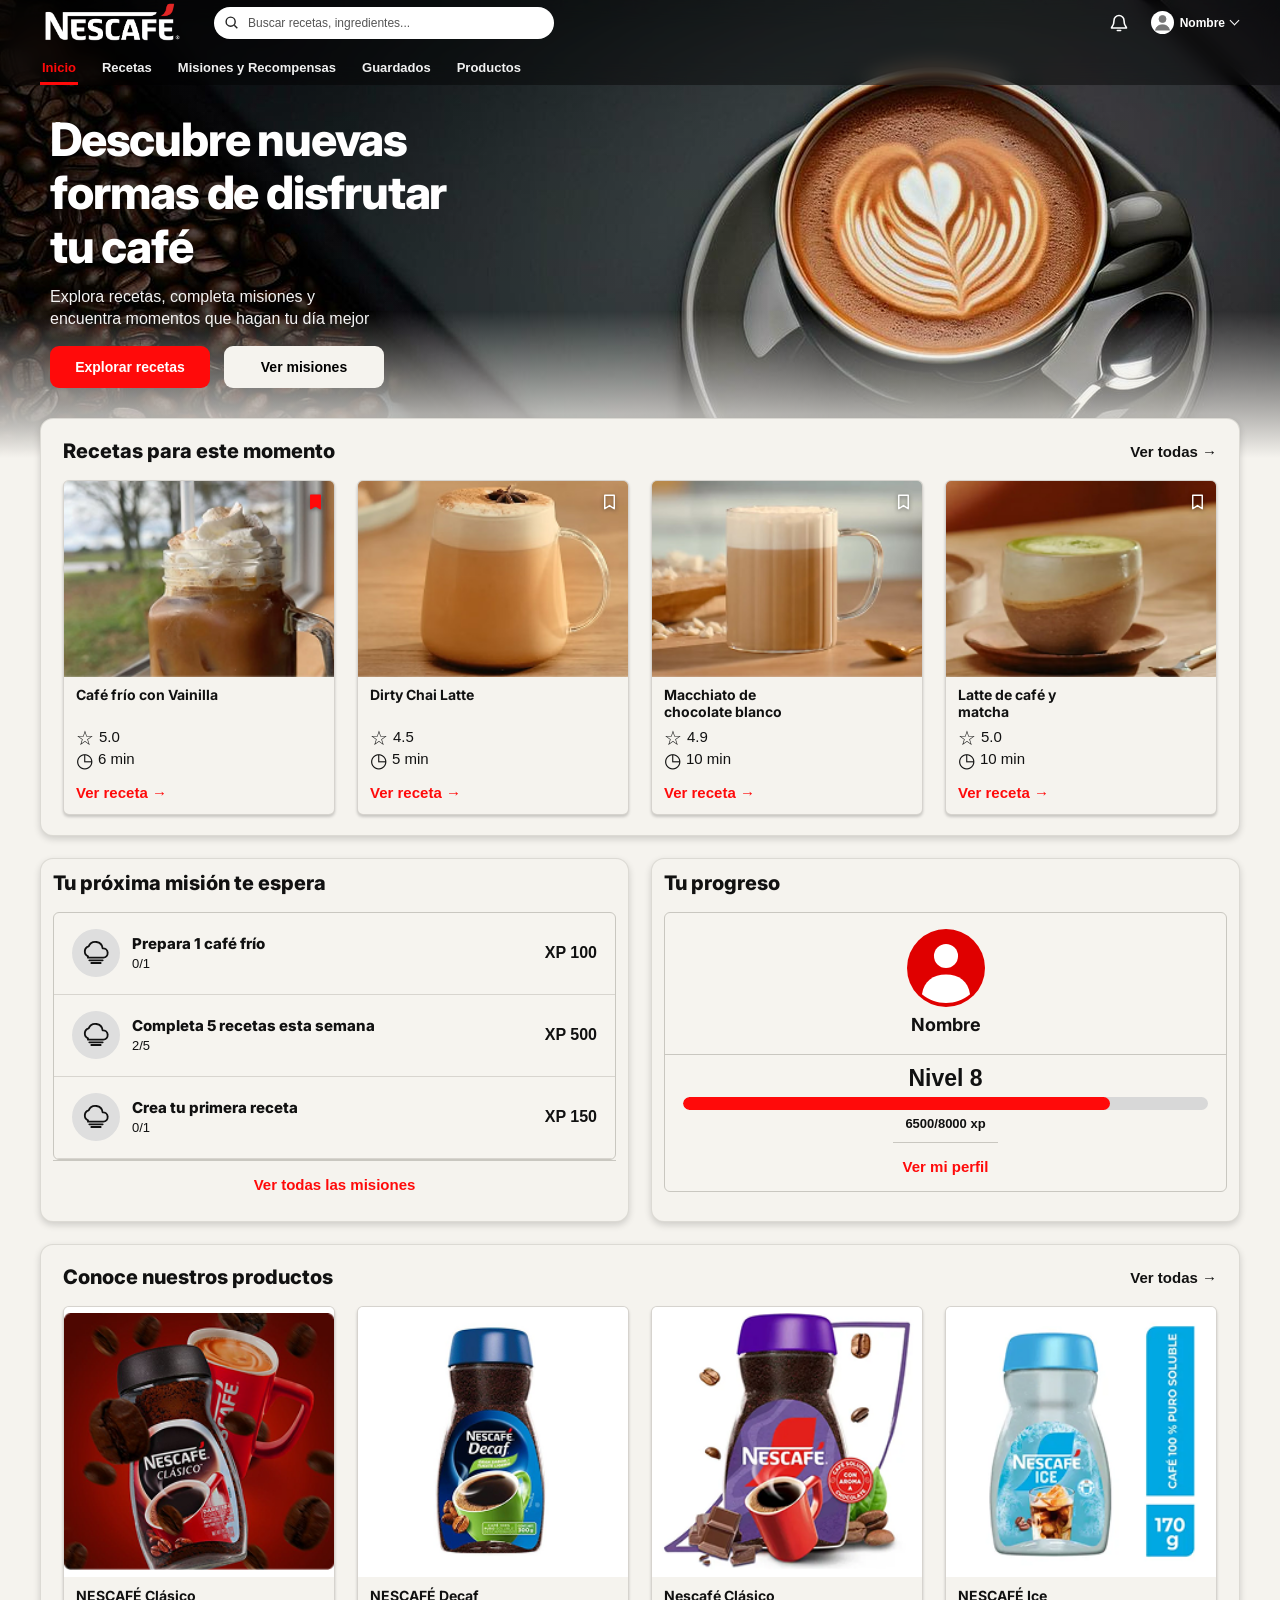
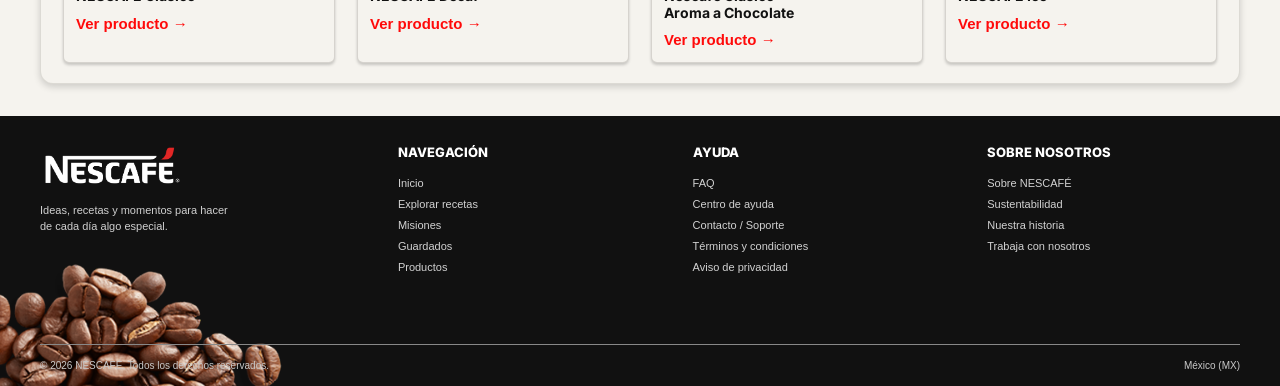
==== index.html @ 51f65b03 "Primer commit" ====
<!DOCTYPE html>
<html lang="es">
<head>
    <meta charset="UTF-8">
    <meta name="viewport" content="width=device-width, initial-scale=1.0">
    <link rel="stylesheet" href="css/styles.css">
    <link rel="preconnect" href="https://fonts.googleapis.com">
    <link rel="preconnect" href="https://fonts.gstatic.com" crossorigin>
    <link href="https://fonts.googleapis.com/css2?family=Inter:wght@100..900&display=swap" rel="stylesheet">
    <title>Nescafé Moments</title>
</head>
<body>

    <!-- HERO Y HEADER -->
    <section class="hero hero-home">

        <!-- IMAGEN DEL HERO: SE CAMBIA DESDE AQUÍ -->
        <img
            src="img/headers/home.png"
            alt=""
            class="hero-background"
            aria-hidden="true"
        >

        <header class="site-header">

            <div class="header-top container">

                <a href="index.html" class="brand">
                    <img src="img/logo-blanco.png" width="150" alt="Logo Nescafé">
                </a>

                <form class="search-form" role="search">
                    <label for="site-search" class="sr-only">Buscar recetas</label>

                    <svg class="search-icon" viewBox="0 0 24 24" aria-hidden="true">
                        <circle cx="10.8" cy="10.8" r="6.4"></circle>
                        <path d="m16 16 4.2 4.2"></path>
                    </svg>

                    <input
                        id="site-search"
                        type="search"
                        placeholder="Buscar recetas, ingredientes..."
                    >

                    <button type="reset" class="search-clear" aria-label="Limpiar búsqueda"></button>
                </form>

                <div class="header-actions">

                    <button class="icon-button" type="button" aria-label="Notificaciones">
                        <svg viewBox="0 0 24 24" aria-hidden="true">
                            <path d="M18 9a6 6 0 0 0-12 0c0 7-3 7-3 9h18c0-2-3-2-3-9"></path>
                            <path d="M10 21h4"></path>
                        </svg>
                    </button>

                    <a href="perfil.html" class="user-menu">

                        <span class="user-avatar">
                            <svg viewBox="0 0 24 24" aria-hidden="true">
                                <circle cx="12" cy="8" r="4"></circle>
                                <path d="M4 21c.7-4.2 3.5-6.3 8-6.3s7.3 2.1 8 6.3"></path>
                            </svg>
                        </span>

                        <span class="user-name">Nombre</span>
                        <span class="chevron" aria-hidden="true"></span>

                    </a>

                </div>
            </div>

            <!-- NAVEGACIÓN -->
            <nav class="main-nav container" aria-label="Navegación principal">
                <a href="index.html" class="nav-link is-active" aria-current="page">Inicio</a>
                <a href="recetas.html" class="nav-link">Recetas</a>
                <a href="misiones_y_recompensas.html" class="nav-link">Misiones y Recompensas</a>
                <a href="guardados.html" class="nav-link">Guardados</a>
                <a href="productos.html" class="nav-link">Productos</a>
            </nav>

        </header>

        <!-- CONTENIDO HERO -->
        <div class="hero-content container">
            <div class="hero-copy">

                <h1>
                    Descubre nuevas<br class="desktop-break">
                    formas de disfrutar<br class="desktop-break">
                    tu café
                </h1>

                <p>
                    Explora recetas, completa misiones y<br class="desktop-break">
                    encuentra momentos que hagan tu día mejor
                </p>

                <div class="hero-buttons">
                    <a href="recetas.html" class="button button-primary">
                        Explorar recetas
                    </a>

                    <a href="misiones_y_recompensas.html" class="button button-light">
                        Ver misiones
                    </a>
                </div>

            </div>
        </div>

    </section>


    <!-- CONTENIDO PRINCIPAL -->
    <main class="page-content container">

        <!-- RECETAS -->
        <section class="panel recipes-panel">

            <div class="section-heading">
                <h2>Recetas para este momento</h2>
                <a href="recetas.html" class="text-link heading-link">
                    Ver todas →
                </a>
            </div>

            <div class="recipe-grid">

                <!-- RECETA 1 -->
                <article class="content-card recipe-card">
                    <div class="card-image-wrap">
                        <img src="img/recetas/cafe-frio-de-vainilla.png"
                            alt="Café frío con vainilla y crema batida">

                        <button class="bookmark-button is-saved"
                            type="button" aria-label="Quitar de guardados" aria-pressed="true">
                            <svg viewBox="0 0 24 24" aria-hidden="true">
                                <path d="M6 3.5h12v17l-6-4-6 4z"></path>
                            </svg>
                        </button>
                    </div>

                    <div class="card-body">
                        <h3>Café frío con Vainilla</h3>
                        <p class="card-meta"><span class="meta-icon">☆</span> 5.0</p>
                        <p class="card-meta"><span class="meta-icon">◷</span> 6 min</p>
                        <a href="recetas.html" class="text-link card-link">Ver receta →</a>
                    </div>
                </article>

                <!-- RECETA 2 -->
                <article class="content-card recipe-card">
                    <div class="card-image-wrap">
                        <img src="img/recetas/dirty-latte.png"
                            alt="Dirty chai latte en una taza de vidrio">

                        <button class="bookmark-button" type="button"
                            aria-label="Guardar Dirty Chai Latte" aria-pressed="false">
                            <svg viewBox="0 0 24 24" aria-hidden="true">
                                <path d="M6 3.5h12v17l-6-4-6 4z"></path>
                            </svg>
                        </button>
                    </div>

                    <div class="card-body">
                        <h3>Dirty Chai Latte</h3>
                        <p class="card-meta"><span class="meta-icon">☆</span> 4.5</p>
                        <p class="card-meta"><span class="meta-icon">◷</span> 5 min</p>
                        <a href="recetas.html" class="text-link card-link">Ver receta →</a>
                    </div>
                </article>

                <!-- RECETA 3 -->
                <article class="content-card recipe-card">
                    <div class="card-image-wrap">
                        <img src="img/recetas/macciato-chocolate-blanco.png"
                            alt="Macchiato de chocolate blanco">

                        <button class="bookmark-button" type="button"
                            aria-label="Guardar Macchiato de chocolate blanco" aria-pressed="false">
                            <svg viewBox="0 0 24 24" aria-hidden="true">
                                <path d="M6 3.5h12v17l-6-4-6 4z"></path>
                            </svg>
                        </button>
                    </div>

                    <div class="card-body">
                        <h3>Macchiato de<br> chocolate blanco</h3>
                        <p class="card-meta"><span class="meta-icon">☆</span> 4.9</p>
                        <p class="card-meta"><span class="meta-icon">◷</span> 10 min</p>
                        <a href="recetas.html" class="text-link card-link">Ver receta →</a>
                    </div>
                </article>

                <!-- RECETA 4 -->
                <article class="content-card recipe-card">
                    <div class="card-image-wrap">
                        <img src="img/recetas/latte-caffe-matcha.png"
                            alt="Latte de café y matcha">

                        <button class="bookmark-button" type="button"
                            aria-label="Guardar Latte de café y matcha" aria-pressed="false">
                            <svg viewBox="0 0 24 24" aria-hidden="true">
                                <path d="M6 3.5h12v17l-6-4-6 4z"></path>
                            </svg>
                        </button>
                    </div>

                    <div class="card-body">
                        <h3>Latte de café y<br> matcha</h3>
                        <p class="card-meta"><span class="meta-icon">☆</span> 5.0</p>
                        <p class="card-meta"><span class="meta-icon">◷</span> 10 min</p>
                        <a href="recetas.html" class="text-link card-link">Ver receta →</a>
                    </div>
                </article>

            </div>
        </section>


        <!-- MISIONES Y PROGRESO -->
        <div class="dashboard-grid">

            <!-- MISIONES -->
            <section class="panel dashboard-panel">
                <h2>Tu próxima misión te espera</h2>

                <div class="mission-list">

                    <article class="mission-item">
                        <span class="mission-icon">
                            <svg viewBox="0 0 48 48" aria-hidden="true">
                                <path d="M12 29a8 8 0 0 1 1-15 11 11 0 0 1 21 3 7 7 0 0 1 1 14H12Z"></path>
                                <path d="M14 35h20M17 39h14"></path>
                            </svg>
                        </span>

                        <div class="mission-copy">
                            <h3>Prepara 1 café frío</h3>
                            <p>0/1</p>
                        </div>

                        <strong class="xp-value">XP 100</strong>
                    </article>

                    <article class="mission-item">
                        <span class="mission-icon">
                            <svg viewBox="0 0 48 48" aria-hidden="true">
                                <path d="M12 29a8 8 0 0 1 1-15 11 11 0 0 1 21 3 7 7 0 0 1 1 14H12Z"></path>
                                <path d="M14 35h20M17 39h14"></path>
                            </svg>
                        </span>

                        <div class="mission-copy">
                            <h3>Completa 5 recetas esta semana</h3>
                            <p>2/5</p>
                        </div>

                        <strong class="xp-value">XP 500</strong>
                    </article>

                    <article class="mission-item">
                        <span class="mission-icon">
                            <svg viewBox="0 0 48 48" aria-hidden="true">
                                <path d="M12 29a8 8 0 0 1 1-15 11 11 0 0 1 21 3 7 7 0 0 1 1 14H12Z"></path>
                                <path d="M14 35h20M17 39h14"></path>
                            </svg>
                        </span>

                        <div class="mission-copy">
                            <h3>Crea tu primera receta</h3>
                            <p>0/1</p>
                        </div>

                        <strong class="xp-value">XP 150</strong>
                    </article>

                </div>

                <a href="misiones_y_recompensas.html" class="text-link panel-bottom-link">
                    Ver todas las misiones
                </a>
            </section>


            <!-- PROGRESO -->
            <section class="panel dashboard-panel progress-panel">
                <h2>Tu progreso</h2>

                <div class="profile-progress-card">

                    <div class="progress-user-icon">
                        <svg viewBox="0 0 64 64" aria-hidden="true">
                            <circle cx="32" cy="21" r="11"></circle>
                            <path d="M10 56c2-12 10-18 22-18s20 6 22 18c-6 5-14 8-22 8s-16-3-22-8Z"></path>
                        </svg>
                    </div>

                    <h3>Nombre</h3>

                    <div class="level-block">
                        <strong>Nivel 8</strong>

                        <div class="progress-track" role="progressbar"
                            aria-label="Progreso de experiencia"
                            aria-valuemin="0" aria-valuemax="8000"
                            aria-valuenow="6500">
                            <span></span>
                        </div>

                        <p>6500/8000 xp</p>
                    </div>

                    <a href="perfil.html" class="text-link panel-bottom-link">
                        Ver mi perfil
                    </a>

                </div>
            </section>

        </div>


        <!-- PRODUCTOS -->
        <section class="panel products-panel">

            <div class="section-heading">
                <h2>Conoce nuestros productos</h2>
                <a href="productos.html" class="text-link heading-link">Ver todas →</a>
            </div>

            <div class="product-grid">

                <article class="content-card product-card">
                    <div class="product-image-wrap">
                        <img src="img/productos/clasico.png"
                            alt="Producto NESCAFÉ Clásico">
                    </div>
                    <div class="product-card-body">
                        <h3>NESCAFÉ Clásico</h3>
                        <a href="productos.html" class="text-link">Ver producto →</a>
                    </div>
                </article>

                <article class="content-card product-card">
                    <div class="product-image-wrap">
                        <img src="img/productos/decaf.png"
                            alt="Producto NESCAFÉ Decaf">
                    </div>
                    <div class="product-card-body">
                        <h3>NESCAFÉ Decaf</h3>
                        <a href="productos.html" class="text-link">Ver producto →</a>
                    </div>
                </article>

                <article class="content-card product-card">
                    <div class="product-image-wrap">
                        <img src="img/productos/clasico-chocolate.png"
                            alt="Producto NESCAFÉ Clásico Aroma a Chocolate">
                    </div>
                    <div class="product-card-body">
                        <h3>Nescafé Clásico<br> Aroma a Chocolate</h3>
                        <a href="productos.html" class="text-link">Ver producto →</a>
                    </div>
                </article>

                <article class="content-card product-card">
                    <div class="product-image-wrap">
                        <img src="img/productos/ice.png"
                            alt="Producto NESCAFÉ Ice">
                    </div>
                    <div class="product-card-body">
                        <h3>NESCAFÉ Ice</h3>
                        <a href="productos.html" class="text-link">Ver producto →</a>
                    </div>
                </article>

            </div>
        </section>

    </main>


    <!-- FOOTER -->
    <footer class="site-footer">

        <div class="footer-inner container">

            <div class="footer-brand-column">
                <a href="index.html" class="brand footer-brand">
                    <img src="img/logo-blanco.png" width="150" alt="Logo Nescafé">
                </a>

                <p>
                    Ideas, recetas y momentos para hacer<br>
                    de cada día algo especial.
                </p>

                <!-- Se conserva la imagen original en el HTML.
                     El CSS la oculta porque los granos se colocan
                     desde el pseudo-elemento del footer. -->
                <img src="img/Footer-cafe.png"
                    class="footer-coffee-beans" alt="" aria-hidden="true">
            </div>


            <div class="footer-column">
                <h2>NAVEGACIÓN</h2>
                <a href="index.html">Inicio</a>
                <a href="recetas.html">Explorar recetas</a>
                <a href="misiones_y_recompensas.html">Misiones</a>
                <a href="guardados.html">Guardados</a>
                <a href="productos.html">Productos</a>
            </div>


            <div class="footer-column">
                <h2>AYUDA</h2>
                <a href="#">FAQ</a>
                <a href="#">Centro de ayuda</a>
                <a href="#">Contacto / Soporte</a>
                <a href="#">Términos y condiciones</a>
                <a href="#">Aviso de privacidad</a>
            </div>


            <div class="footer-column">
                <h2>SOBRE NOSOTROS</h2>
                <a href="#">Sobre NESCAFÉ</a>
                <a href="#">Sustentabilidad</a>
                <a href="#">Nuestra historia</a>
                <a href="#">Trabaja con nosotros</a>
            </div>


            <div class="footer-bottom">
                <p>© 2026 NESCAFÉ. Todos los derechos reservados.</p>
                <span>México (MX)</span>
            </div>

        </div>
    </footer>

</body>
</html>
---- css/styles.css ----
/* ==========================================
   NESCAFÉ MOMENTS
   ESTILOS GENERALES
========================================== */

:root {
    --background: #F5F3EE;
    --primary: #FF0A0A;
    --white: #FFFFFF;
    --black: #000000;
    --stroke: #C9C7C0;
    --text: #111111;
    --shadow: 0 3px 7px rgba(0,0,0,0.16);

    /* TIPOGRAFÍA INTER */
    --font-primary: "Inter", sans-serif;

    /* PESOS TIPOGRÁFICOS */
    --font-thin: 100;
    --font-extra-light: 200;
    --font-light: 300;
    --font-regular: 400;
    --font-medium: 500;
    --font-semibold: 600;
    --font-bold: 700;
    --font-extra-bold: 800;
    --font-black: 900;
}

/* ==========================================
   TIPOGRAFÍA GENERAL
========================================== */

html,
body,
button,
input,
textarea,
select {
    font-family: var(--font-primary);
}

body {
    font-weight: var(--font-regular);
}

h1, h2, h3, h4, h5, h6 {
    font-family: var(--font-primary);
}

* {
    box-sizing: border-box;
}

html {
    scroll-behavior: smooth;
}

body {
    margin: 0;
    background: var(--background);
    color: var(--text);
    font-family: Arial, Helvetica, sans-serif;
    font-size: 16px;
}

img {
    display: block;
    max-width: 100%;
}

a {
    color: inherit;
    text-decoration: none;
}

button, input {
    font: inherit;
}

.container {
    width: min(1200px, calc(100% - 64px));
    margin: 0 auto;
}

.sr-only {
    position: absolute;
    width: 1px;
    height: 1px;
    padding: 0;
    margin: -1px;
    overflow: hidden;
    clip: rect(0,0,0,0);
    white-space: nowrap;
    border: 0;
}


/* ==========================================
   HERO
========================================== */

.hero {
    position: relative;
    isolation: isolate;
    overflow: hidden;

    min-height: 420px;

    color: var(--white);
    background-color: #171a1a;
}

/* IMAGEN DEL HERO
   La fotografía se selecciona desde el HTML
   mediante el atributo src de .hero-background. */

.hero-background {
    position: absolute;
    inset: 0;
    z-index: 0;

    width: 100%;
    height: 100%;

    max-width: none;

    object-fit: cover;
    object-position: center top;

    pointer-events: none;
}

/* DEGRADADO SOBRE LA FOTOGRAFÍA */

.hero::after {
    content: "";

    position: absolute;
    inset: 0;
    z-index: 1;

    background: linear-gradient(
        to bottom,
        rgba(0,0,0,0.12) 0%,
        rgba(0,0,0,0.04) 68%,
        var(--background) 100%
    );

    pointer-events: none;
}


/* ==========================================
   HEADER
========================================== */

.site-header {
    position: relative;
    z-index: 2;

    width: 100%;

    /* EFECTO DE VIDRIO */

    background: rgba(0,0,0,0.42);

    backdrop-filter: blur(11px);
    -webkit-backdrop-filter: blur(11px);
}

.header-top {
    min-height: 48px;
    display: flex;
    align-items: center;
    gap: 24px;
    padding-bottom: 12px;
}


/* LOGO */

.brand {
    display: inline-flex;
    align-items: center;
    flex: 0 0 auto;

    color: var(--white);
}


/* BUSCADOR */

.search-form {
    width: min(340px, 38vw);
    height: 32px;

    display: flex;
    align-items: center;
    gap: 8px;

    padding: 0 9px;

    background: var(--white);
    color: #222;

    border-radius: 18px;
}

.search-icon {
    width: 17px;
    height: 17px;

    flex-shrink: 0;

    fill: none;
    stroke: currentColor;
    stroke-width: 2;
}

.search-form input {
    width: 100%;
    min-width: 0;

    padding: 0;

    border: 0;
    outline: 0;

    background: transparent;
    color: #222;

    font-size: 12px;
}

.search-form input::placeholder {
    color: #555;
}

.search-clear {
    padding: 0;

    border: 0;

    background: transparent;
    color: #777;

    font-size: 20px;

    cursor: pointer;
}


/* ICONOS Y PERFIL */

.header-actions {
    display: flex;
    align-items: center;
    gap: 18px;

    margin-left: auto;
}

.icon-button {
    width: 28px;
    height: 32px;

    display: grid;
    place-items: center;

    padding: 0;

    border: 0;

    background: transparent;
    color: var(--white);

    cursor: pointer;
}

.icon-button svg {
    width: 20px;
    height: 20px;

    fill: none;
    stroke: currentColor;
    stroke-width: 1.9;
    stroke-linecap: round;
    stroke-linejoin: round;
}

.user-menu {
    display: inline-flex;
    align-items: center;
    gap: 6px;

    color: var(--white);

    font-size: 12px;
    white-space: nowrap;
}

.user-avatar {
    width: 23px;
    height: 23px;

    flex-shrink: 0;

    display: grid;
    place-items: center;

    overflow: hidden;

    border-radius: 50%;

    background: var(--white);
    color: #777;
}

.user-avatar svg {
    width: 21px;
    height: 21px;

    fill: currentColor;
    stroke: currentColor;
}

.user-name {
    font-weight: 600;
}


/* FLECHA DEL PERFIL */

.chevron {
    width: 7px;
    height: 7px;

    border-right: 1.5px solid white;
    border-bottom: 1.5px solid white;

    transform: rotate(45deg);

    margin: -4px 2px 0 0;
}


/* ==========================================
   NAVEGACIÓN
========================================== */

.main-nav {
    min-height: 27px;

    display: flex;
    align-items: stretch;
    gap: 22px;

    overflow-x: auto;

    scrollbar-width: none;
}

.main-nav::-webkit-scrollbar {
    display: none;
}

.nav-link {
    position: relative;

    display: inline-flex;
    align-items: center;

    flex-shrink: 0;

    padding: 0 2px 7px;

    color: rgba(255,255,255,0.94);

    font-size: 13px;
    font-weight: 700;

    white-space: nowrap;
}

.nav-link:hover {
    color: var(--white);
}

.nav-link.is-active::after {
    position: absolute;

    bottom: 0;
    left: 0;
    right: 0;

    height: 3px;

    background: var(--primary);

    content: "";
}


/* ==========================================
   CONTENIDO HERO
========================================== */

.hero-content {
    position: relative;
    z-index: 2;

    min-height: 330px;

    display: flex;
    align-items: center;

    padding: 28px 10px 70px;
}

.hero-copy {
    max-width: 530px;
}

.hero-copy h1 {
    margin: 0 0 12px;

    font-size: clamp(32px,4vw,46px);
    line-height: 1.17;

    font-weight: 800;
    letter-spacing: -1.2px;
}

.hero-copy p {
    margin: 0 0 17px;

    font-size: 16px;
    line-height: 1.35;

    color: rgba(255,255,255,0.95);
}

.hero-buttons {
    display: flex;
    flex-wrap: wrap;
    gap: 14px;
}

.button {
    min-width: 160px;
    min-height: 42px;

    display: inline-flex;
    align-items: center;
    justify-content: center;

    padding: 9px 18px;

    border-radius: 9px;

    font-size: 14px;
    font-weight: 700;

    transition: transform 160ms ease, filter 160ms ease;
}

.button:hover {
    transform: translateY(-2px);
    filter: brightness(0.96);
}

.button-primary {
    background: var(--primary);
    color: var(--white);
}

.button-light {
    background: var(--background);
    color: var(--black);
}


/* ==========================================
   CONTENIDO PRINCIPAL
========================================== */

.page-content {
    position: relative;
    z-index: 1;

    margin-top: -40px;
    padding-bottom: 32px;
}


/* PANELES GENERALES */

.panel {
    padding: 20px 22px;

    border: 1px solid rgba(201,199,192,0.55);
    border-radius: 13px;

    background: var(--background);

    box-shadow: var(--shadow);
}

.section-heading {
    display: flex;
    align-items: center;
    justify-content: space-between;
    gap: 16px;

    margin-bottom: 16px;
}

.section-heading h2,
.dashboard-panel > h2 {
    margin: 0;

    font-size: 20px;
    line-height: 1.25;

    font-weight: 800;
}

.text-link {
    display: inline-flex;
    align-items: center;
    gap: 5px;

    color: var(--primary);

    font-size: 15px;
    font-weight: 700;

    transition: opacity 150ms ease;
}

.text-link:hover {
    opacity: 0.72;
}

.heading-link {
    color: var(--text);
    white-space: nowrap;
}


/* ==========================================
   RECETAS
========================================== */

.recipes-panel {
    margin-bottom: 22px;
}

.recipe-grid {
    display: grid;
    grid-template-columns: repeat(4,minmax(0,1fr));
    gap: 22px;
}

.content-card {
    min-width: 0;
    overflow: hidden;

    border: 1px solid rgba(201,199,192,0.7);
    border-radius: 6px;

    background: var(--background);

    box-shadow: 0 2px 3px rgba(0,0,0,0.19);
}

.recipe-card {
    display: flex;
    flex-direction: column;
}


/* FOTOGRAFÍAS */

.card-image-wrap {
    position: relative;

    aspect-ratio: 1.38 / 1;

    overflow: hidden;

    background: #dedbd3;
}

.card-image-wrap img {
    width: 100%;
    height: 100%;

    object-fit: cover;
}


/* BOTÓN GUARDAR */

.bookmark-button {
    position: absolute;

    top: 7px;
    right: 7px;

    width: 24px;
    height: 27px;

    display: grid;
    place-items: center;

    padding: 2px;

    border: 0;

    background: transparent;
    color: var(--white);

    cursor: pointer;

    filter: drop-shadow(0 1px 2px rgba(0,0,0,0.5));
}

.bookmark-button svg {
    width: 19px;
    height: 22px;

    fill: transparent;
    stroke: currentColor;
    stroke-width: 1.8;
    stroke-linejoin: round;
}

.bookmark-button.is-saved {
    color: var(--primary);
}

.bookmark-button.is-saved svg {
    fill: currentColor;
}


/* INFORMACIÓN DE RECETAS */

.card-body {
    display: flex;
    flex: 1;
    flex-direction: column;
    align-items: flex-start;

    padding: 10px 12px 13px;
}

.card-body h3,
.product-card-body h3 {
    min-height: 36px;

    margin: 0 0 5px;

    font-size: 14px;
    line-height: 1.2;

    font-weight: 700;
}

.card-meta {
    display: flex;
    align-items: center;
    gap: 5px;

    margin: 0 0 2px;

    font-size: 15px;
    line-height: 1.25;
}

.meta-icon {
    font-size: 20px;
    line-height: 1;
}

.card-link {
    margin-top: auto;
    padding-top: 12px;
}


/* ==========================================
   MISIONES Y PROGRESO
========================================== */

.dashboard-grid {
    display: grid;
    grid-template-columns: 1fr 1fr;
    gap: 22px;

    margin-bottom: 22px;
}

.dashboard-panel {
    padding: 12px;
}

.dashboard-panel > h2 {
    margin: 0 0 16px;
}


/* LISTA DE MISIONES */

.mission-list,
.profile-progress-card {
    overflow: hidden;

    border: 1px solid var(--stroke);
    border-radius: 6px;

    background: rgba(255,255,255,0.08);
}

.mission-item {
    min-height: 82px;

    display: flex;
    align-items: center;
    gap: 12px;

    padding: 12px 16px;

    border-bottom: 1px solid var(--stroke);
}

.mission-icon {
    width: 44px;
    height: 44px;

    flex: 0 0 44px;

    display: grid;
    place-items: center;

    border-radius: 50%;

    background: #dedede;
    color: var(--black);
}

.mission-icon svg {
    width: 27px;
    height: 27px;

    fill: none;
    stroke: currentColor;
    stroke-width: 1.8;
    stroke-linecap: round;
    stroke-linejoin: round;
}

.mission-copy {
    min-width: 0;
}

.mission-copy h3 {
    margin: 0 0 3px;

    font-size: 15px;
    line-height: 1.2;
}

.mission-copy p {
    margin: 0;
    font-size: 13px;
}

.xp-value {
    margin-left: auto;
    padding-left: 8px;

    font-size: 16px;
    white-space: nowrap;
}

.panel-bottom-link {
    min-height: 49px;

    display: flex;
    align-items: center;
    justify-content: center;

    padding: 10px;

    border-top: 1px solid var(--stroke);
}


/* PROGRESO DE USUARIO */

.progress-panel .profile-progress-card {
    display: flex;
    flex-direction: column;
    align-items: center;

    padding-top: 16px;
}

.progress-user-icon {
    width: 78px;
    height: 78px;

    display: grid;
    place-items: center;

    overflow: hidden;

    border-radius: 50%;

    background: #e00000;
    color: var(--white);
}

.progress-user-icon svg {
    width: 70px;
    height: 70px;

    fill: currentColor;
}

.profile-progress-card > h3 {
    margin: 7px 0 19px;
    font-size: 18px;
}

.level-block {
    width: 100%;

    padding: 10px 18px 11px;

    border-top: 1px solid var(--stroke);

    text-align: center;
}

.level-block > strong {
    display: block;

    margin-bottom: 5px;

    font-size: 23px;
}


/* BARRA DE EXPERIENCIA */

.progress-track {
    width: 100%;
    height: 13px;

    overflow: hidden;

    border-radius: 20px;

    background: #d8d8d8;
}

.progress-track span {
    display: block;

    width: 81.25%;
    height: 100%;

    border-radius: inherit;

    background: var(--primary);
}

.level-block p {
    margin: 6px 0 0;

    font-size: 13px;
    font-weight: 700;
}


/* ==========================================
   PRODUCTOS
========================================== */

.products-panel {
    margin-bottom: 0;
}

.product-grid {
    display: grid;
    grid-template-columns: repeat(4,minmax(0,1fr));
    gap: 22px;
}

.product-image-wrap {
    aspect-ratio: 1 / 1;

    overflow: hidden;

    background: var(--white);
}

.product-image-wrap img {
    width: 100%;
    height: 100%;

    object-fit: contain;
}

.product-card-body {
    min-height: 85px;

    display: flex;
    flex-direction: column;
    align-items: flex-start;

    padding: 11px 12px 12px;
}

.product-card-body h3 {
    min-height: auto;
    margin-bottom: 10px;
}


/* ==========================================
   FOOTER
========================================== */

.site-footer {
    position: relative;
    overflow: hidden;

    background: #111111;
    color: var(--white);
}


/* GRANOS DE CAFÉ
   Anclados al extremo izquierdo de la pantalla. */

.site-footer::before {
    content: "";

    position: absolute;

    left: 0;
    bottom: -45px;

    width: 300px;
    height: 210px;

    background-image: url("../img/Footer-cafe.png");
    background-position: left bottom;
    background-size: contain;
    background-repeat: no-repeat;

    z-index: 0;

    pointer-events: none;
}


/* CONTENEDOR FOOTER */

.footer-inner {
    position: relative;
    z-index: 1;

    min-height: 270px;

    display: grid;
    grid-template-columns: 1.25fr 1fr 1fr 1fr;
    gap: 42px;

    padding-top: 28px;
    padding-bottom: 62px;
}

.footer-brand-column {
    position: relative;
    min-height: 155px;
}

.footer-brand-column > p {
    margin: 10px 0 0;

    color: #d0d0d0;

    font-size: 11px;
    line-height: 1.4;
}

/* La imagen original se conserva en el HTML.
   Los granos se muestran mediante .site-footer::before. */

.footer-coffee-beans {
    display: none;
}


/* COLUMNAS FOOTER */

.footer-column {
    display: flex;
    flex-direction: column;
    align-items: flex-start;
    gap: 9px;
}

.footer-column h2 {
    margin: 0 0 8px;

    font-size: 13px;
    font-weight: 800;
}

.footer-column a {
    color: #d2d2d2;
    font-size: 11px;
}

.footer-column a:hover {
    color: var(--white);
    text-decoration: underline;
}


/* COPYRIGHT */

.footer-bottom {
    position: absolute;

    right: 0;
    bottom: 0;
    left: 0;

    min-height: 42px;

    display: flex;
    align-items: center;
    justify-content: space-between;
    gap: 16px;

    border-top: 1px solid #888;

    color: #c8c8c8;
    font-size: 10px;
}

.footer-bottom p {
    margin: 0;
}


/* ==========================================
   RESPONSIVE - TABLET
========================================== */

@media (max-width: 900px) {

    .container {
        width: min(760px, calc(100% - 40px));
    }

    .hero {
        min-height: 410px;
    }

    .hero-background {
        object-position: 57% top;
    }

    .recipe-grid,
    .product-grid {
        grid-template-columns: repeat(2,minmax(0,1fr));
        gap: 16px;
    }

    .dashboard-grid {
        gap: 16px;
    }

    .footer-inner {
        grid-template-columns: repeat(2,1fr);
        gap: 30px;

        padding-bottom: 65px;
    }

    .site-footer::before {
        width: 250px;
        height: 190px;
    }
}


/* ==========================================
   RESPONSIVE - MOBILE
========================================== */

@media (max-width: 600px) {

    .container {
        width: calc(100% - 28px);
    }

    .hero {
        min-height: 470px;
    }

    .hero-background {
        object-position: 62% top;
    }

    .header-top {
        min-height: 58px;

        flex-wrap: wrap;
        gap: 10px;

        padding-top: 9px;
        padding-bottom: 7px;
    }

    .search-form {
        order: 3;

        width: 100%;
        height: 31px;
    }

    .header-actions {
        gap: 9px;
    }

    .main-nav {
        gap: 17px;
        min-height: 34px;
    }

    .nav-link {
        padding-bottom: 8px;
        font-size: 12px;
    }

    .hero-content {
        min-height: 330px;

        align-items: flex-end;

        padding: 30px 0 76px;
    }

    .hero-copy {
        max-width: 390px;
    }

    .hero-copy h1 {
        font-size: clamp(29px,8vw,38px);
    }

    .hero-copy p {
        max-width: 330px;
        font-size: 14px;
    }

    .desktop-break {
        display: none;
    }

    .button {
        min-width: 0;
        min-height: 39px;

        padding: 9px 14px;

        font-size: 13px;
    }

    .page-content {
        margin-top: -35px;
        padding-bottom: 22px;
    }

    .panel {
        padding: 15px;
    }

    .section-heading h2,
    .dashboard-panel > h2 {
        font-size: 17px;
    }

    .heading-link {
        font-size: 13px;
    }

    .recipe-grid,
    .product-grid {
        gap: 12px;
    }

    .card-body,
    .product-card-body {
        padding: 9px;
    }

    .card-body h3,
    .product-card-body h3 {
        font-size: 12px;
    }

    .card-meta {
        font-size: 13px;
    }

    .card-link,
    .product-card-body .text-link {
        font-size: 13px;
    }

    .dashboard-grid {
        grid-template-columns: 1fr;
    }

    .mission-item {
        min-height: 75px;
        padding: 10px;
    }

    .mission-copy h3 {
        font-size: 14px;
    }

    .xp-value {
        font-size: 14px;
    }

    .footer-inner {
        grid-template-columns: repeat(2,minmax(0,1fr));
        gap: 25px 18px;

        padding-top: 25px;
    }

    .footer-brand-column {
        grid-column: 1 / -1;
        min-height: 105px;
    }

    .site-footer::before {
        width: 175px;
        height: 140px;

        bottom: -25px;
    }
}


/* ==========================================
   RESPONSIVE - 320px
========================================== */

@media (max-width: 360px) {

    .container {
        width: calc(100% - 22px);
    }

    .header-top {
        gap: 7px;
    }

    .header-actions {
        gap: 5px;
    }

    .user-menu {
        font-size: 11px;
    }

    .hero-copy h1 {
        font-size: 29px;
    }

    .hero-buttons {
        gap: 8px;
    }

    .button {
        padding-inline: 10px;
        font-size: 12px;
    }

    .panel {
        padding: 12px;
    }

    .recipe-grid,
    .product-grid {
        gap: 9px;
    }

    .card-body h3,
    .product-card-body h3 {
        font-size: 11px;
    }

    .card-meta {
        font-size: 12px;
    }

    .mission-item {
        gap: 8px;
    }

    .mission-icon {
        width: 38px;
        height: 38px;

        flex-basis: 38px;
    }

    .mission-copy h3 {
        font-size: 12px;
    }

    .xp-value {
        font-size: 12px;
    }
}


/* ==========================================
   ACCESIBILIDAD
========================================== */

@media (prefers-reduced-motion: reduce) {

    html {
        scroll-behavior: auto;
    }

    *,
    *::before,
    *::after {
        transition-duration: 0.01ms !important;
    }
}

/* ==========================================
   HOVER EFFECTS — NESCAFÉ MOMENTS
========================================== */

/* TRANSICIONES GENERALES */
a,
button,
.btn,
.nav-link,
.recipe-card,
.product-card,
.mission-card,
.progress-card,
.icon-button {
    transition:
        color 0.25s ease,
        background-color 0.25s ease,
        border-color 0.25s ease,
        box-shadow 0.25s ease,
        transform 0.25s ease,
        opacity 0.25s ease;
}

/* NAVBAR */
/* NAVBAR — HOVER DE TEXTO Y LÍNEA ROJA */
.main-nav {
    min-height: 27px;

    display: flex;
    align-items: stretch;
    gap: 22px;

    overflow-x: auto;

    scrollbar-width: none;
}

.main-nav::-webkit-scrollbar {
    display: none;
}

.nav-link {
    position: relative;

    display: inline-flex;
    align-items: center;

    flex-shrink: 0;

    padding: 0 2px 7px;

    color: rgba(255,255,255,0.94);

    font-size: 13px;
    font-weight: 700;

    white-space: nowrap;

    background: transparent;

    transition: color 0.25s ease;
}

/* LÍNEA ROJA ANIMADA */
.nav-link::after {
    content: "";

    position: absolute;
    bottom: 0;
    left: 0;

    width: 0;
    height: 3px;

    background: var(--primary);

    transition: width 0.25s ease;
}

/* PÁGINA ACTUAL */
.nav-link.is-active {
    color: var(--primary);
}

.nav-link.is-active::after {
    width: 100%;
}

/* HOVER */
.nav-link:hover {
    color: var(--primary);
}

.nav-link:hover::after {
    width: 100%;
}


/* BOTONES GENERALES */
button:hover,
.btn:hover,
.button:hover {
    background-color: var(--primary);
    color: var(--white);
    border-color: var(--primary);
    box-shadow: 0 0 12px rgba(255, 10, 10, 0.35);
    transform: translateY(-2px);
}

button:active,
.btn:active,
.button:active {
    transform: translateY(0) scale(0.97);
    box-shadow: 0 0 5px rgba(255, 10, 10, 0.25);
}

/* BOTONES DE ICONOS */
.icon-button:hover {
    background-color: var(--primary);
    color: var(--white);
    box-shadow: 0 0 12px rgba(255, 10, 10, 0.3);
    transform: scale(1.08);
}

.icon-button:hover svg {
    stroke: var(--white);
}

/* ENLACES SOLO DE TEXTO */
a:not(.nav-link):not(.btn):not(.button):hover {
    color: var(--primary);
}

/* SUBRAYADO ANIMADO PARA ENLACES DE TEXTO */
footer a,
.text-link {
    position: relative;
    text-decoration: none;
}

footer a::after,
.text-link::after {
    content: "";
    position: absolute;
    left: 0;
    bottom: -3px;
    width: 0;
    height: 2px;
    background-color: var(--primary);
    transition: width 0.25s ease;
}

footer a:hover::after,
.text-link:hover::after {
    width: 100%;
}

/* TARJETAS DE RECETAS */
.recipe-card:hover {
    transform: translateY(-5px);
    box-shadow: 0 8px 22px rgba(0, 0, 0, 0.12);
}

.recipe-card:hover img {
    transform: scale(1.035);
}

/* TARJETAS DE PRODUCTOS */
.product-card:hover {
    transform: translateY(-5px);
    box-shadow: 0 8px 22px rgba(0, 0, 0, 0.12);
    border-color: var(--primary);
}

/* TARJETAS DE MISIONES */
.mission-card:hover {
    transform: translateY(-4px);
    box-shadow: 0 7px 18px rgba(0, 0, 0, 0.1);
}

/* PROGRESO */
.progress-card:hover {
    box-shadow: 0 7px 18px rgba(0, 0, 0, 0.1);
}

/* IMÁGENES DENTRO DE TARJETAS */
.recipe-card img,
.product-card img {
    transition: transform 0.35s ease;
}

/* ACCESIBILIDAD: TECLADO */
a:focus-visible,
button:focus-visible,
.btn:focus-visible {
    outline: 2px solid var(--primary);
    outline-offset: 4px;
}

/* EVITAR ANIMACIONES SI EL USUARIO LAS REDUCE */
@media (prefers-reduced-motion: reduce) {
    *,
    *::before,
    *::after {
        transition-duration: 0.01ms !important;
        animation-duration: 0.01ms !important;
    }
}


/* ==========================================
   NESCAFÉ MOMENTS — PANTALLA RECETAS
========================================== */

/* ==========================================
   HEADER COMPACTO
========================================== */

.recipes-hero {
    height: 168px;
    min-height: 0;
}

.recipes-hero .hero-background {
    height: 100%;
    object-fit: cover;
    object-position: center 48%;
}

.recipes-hero::after {
    background: linear-gradient(
        to bottom,
        rgba(0,0,0,0.12) 0%,
        rgba(0,0,0,0.12) 48%,
        rgba(0,0,0,0.25) 72%,
        var(--background) 100%
    );
}

.recipes-hero .header-top {
    min-height: 45px;
    padding-bottom: 3px;
}

.recipes-hero .brand img {
    width: 110px;
}

.recipes-hero .main-nav {
    min-height: 27px;
}

.recipes-hero-title {
    position: absolute;
    z-index: 2;

    left: 0;
    right: 0;
    bottom: 25px;

    text-align: center;

    color: var(--white);
}

.recipes-hero-title h1 {
    margin: 0;

    font-size: clamp(24px, 3vw, 30px);
    line-height: 1.2;

    font-weight: 800;
    letter-spacing: -0.5px;
}


/* ==========================================
   CONTENEDOR PRINCIPAL
========================================== */

.recipes-page {
    position: relative;
    z-index: 3;

    margin-top: 0;
    padding-top: 0;
    padding-bottom: 25px;
}


/* ==========================================
   BUSCADOR Y FILTROS
========================================== */

.recipe-search-area {
    display: grid;
    grid-template-columns: 1fr 145px;
    gap: 18px;

    margin-bottom: 32px;
}

.recipe-search {
    height: 42px;

    display: flex;
    align-items: center;
    gap: 12px;

    padding: 0 14px;

    border: 1px solid #bcbab4;
    border-radius: 6px;

    background: var(--background);

    box-shadow: var(--shadow);
}

.recipe-search > svg {
    width: 17px;
    height: 17px;

    flex-shrink: 0;

    fill: none;
    stroke: currentColor;
    stroke-width: 2;
}

.recipe-search input {
    width: 100%;
    min-width: 0;

    border: 0;
    outline: 0;

    background: transparent;

    font-size: 13px;
}

.recipe-search button {
    border: 0;
    background: transparent;
    color: #333;

    font-size: 20px;
    cursor: pointer;
}

.filter-button {
    height: 42px;

    display: flex;
    align-items: center;
    justify-content: center;
    gap: 12px;

    border: 1px solid #bcbab4;
    border-radius: 6px;

    background: #eae9e5;
    color: var(--text);

    font-size: 13px;

    box-shadow: var(--shadow);
    cursor: pointer;
}

.filter-button svg {
    width: 19px;
    height: 19px;

    fill: none;
    stroke: currentColor;
    stroke-width: 1.7;
    stroke-linecap: round;
    stroke-linejoin: round;
}

.filter-button:hover {
    background: var(--primary);
    color: var(--white);
}


/* ==========================================
   CATEGORÍAS DE RECETAS
========================================== */

.recipe-categories {
    display: grid;
    grid-template-columns: repeat(6, minmax(0, 1fr));
    gap: 20px;

    margin: 0 auto 27px;
    padding: 0 12px;
}

.recipe-category {
    min-width: 0;

    display: flex;
    flex-direction: column;
    align-items: center;

    text-align: center;

    color: var(--text);
}

.category-image {
    width: 84px;
    height: 84px;

    overflow: hidden;

    border-radius: 50%;

    background: #d9d5cc;

    transition: transform 0.25s ease, box-shadow 0.25s ease;
}

.category-image img {
    width: 100%;
    height: 100%;

    object-fit: cover;
}

.recipe-category h2 {
    margin: 7px 0 0;

    font-size: 17px;
    line-height: 1.2;

    font-weight: 800;
}

.recipe-category:hover .category-image {
    transform: translateY(-4px);
    box-shadow: 0 5px 13px rgba(0,0,0,0.2);
}


/* ==========================================
   PANELES DE RECETAS
========================================== */

.recipes-page .recipes-panel {
    margin-bottom: 21px;

    padding: 17px 17px 16px;

    border: 1px solid rgba(201,199,192,0.55);
    border-radius: 13px;

    background: var(--background);

    box-shadow: var(--shadow);
}

.recipes-page .section-heading {
    margin-bottom: 13px;
}

.recipes-page .section-heading h2 {
    font-size: 17px;
    font-weight: 800;
}

.recipes-page .heading-link {
    font-size: 14px;
    font-weight: 700;
    color: var(--text);
}


/* ==========================================
   TARJETAS DE RECETAS
========================================== */

.recipes-page .recipe-grid {
    display: grid;
    grid-template-columns: repeat(4, minmax(0, 1fr));
    gap: 20px;
}

.recipes-page .recipe-card {
    min-width: 0;
    min-height: 225px;

    overflow: hidden;

    border: 1px solid rgba(201,199,192,0.7);
    border-radius: 6px;

    background: var(--background);

    box-shadow: 0 2px 3px rgba(0,0,0,0.19);

    transition:
        transform 0.25s ease,
        box-shadow 0.25s ease;
}

.recipes-page .recipe-card .card-image-wrap {
    aspect-ratio: 1.38 / 1;
}

.recipes-page .recipe-card .card-body {
    min-height: 120px;

    display: flex;
    flex-direction: column;
    align-items: flex-start;

    padding: 9px 10px 11px;
}

.recipes-page .recipe-card .card-body h3 {
    min-height: 0;

    margin: 0 0 5px;

    font-size: 13px;
    line-height: 1.2;

    font-weight: 700;
}

.recipes-page .recipe-card .card-meta {
    display: flex;
    align-items: center;
    gap: 4px;

    margin: 0 0 2px;

    font-size: 14px;
    line-height: 1.2;
}

.recipes-page .recipe-card .meta-icon {
    font-size: 19px;
}

.recipes-page .recipe-card .card-link {
    padding-top: 11px;

    font-size: 14px;
    font-weight: 600;
}

.recipes-page .recipe-card:hover {
    transform: translateY(-4px);
    box-shadow: 0 7px 16px rgba(0,0,0,0.12);
}

.recipes-page .recipe-card .card-image-wrap img {
    transition: transform 0.35s ease;
}

.recipes-page .recipe-card:hover .card-image-wrap img {
    transform: scale(1.035);
}


/* ==========================================
   BOTÓN GUARDAR
========================================== */

.recipes-page .bookmark-button {
    width: 23px;
    height: 27px;

    top: 5px;
    right: 5px;
}

.recipes-page .bookmark-button svg {
    width: 19px;
    height: 22px;
}


/* ==========================================
   BANNER CREAR RECETA
========================================== */

.create-recipe-banner {
    position: relative;

    min-height: 168px;

    display: flex;
    align-items: center;

    overflow: hidden;

    margin-top: 4px;

    border-radius: 12px;

    background: #24160e;

    box-shadow: var(--shadow);
}

.create-recipe-banner > img {
    position: absolute;
    inset: 0;

    width: 100%;
    height: 100%;

    object-fit: cover;
    object-position: center;

    z-index: 0;
}

.create-recipe-banner::after {
    content: "";

    position: absolute;
    inset: 0;
    z-index: 1;

    background: linear-gradient(
        90deg,
        rgba(0,0,0,0.73) 0%,
        rgba(0,0,0,0.43) 45%,
        rgba(0,0,0,0.02) 100%
    );
}

.create-recipe-content {
    position: relative;
    z-index: 2;

    max-width: 510px;

    padding: 20px;

    color: var(--white);
}

.create-recipe-content h2 {
    margin: 0 0 8px;

    font-size: clamp(24px, 3.2vw, 34px);
    line-height: 1.15;

    font-weight: 800;
    letter-spacing: -0.5px;
}

.create-recipe-content p {
    margin: 0 0 10px;

    font-size: 16px;
    line-height: 1.35;
}

.create-recipe-button {
    min-width: 175px;
    min-height: 34px;

    display: inline-flex;
    align-items: center;
    justify-content: center;

    padding: 8px 17px;

    border-radius: 25px;

    background: var(--primary);
    color: var(--white);

    font-size: 13px;
    font-weight: 700;

    transition: transform 0.2s ease, background 0.2s ease;
}

.create-recipe-button:hover {
    background: #d90000;
    color: var(--white);

    transform: translateY(-2px);
}


/* ==========================================
   RESPONSIVE — TABLET
========================================== */

@media (max-width: 900px) {

    .recipes-hero {
        height: 165px;
    }

    .recipes-page {
        width: calc(100% - 40px);
    }

    .recipe-categories {
        gap: 12px;
        padding: 0;
    }

    .category-image {
        width: 68px;
        height: 68px;
    }

    .recipe-category h2 {
        font-size: 14px;
    }

    .recipes-page .recipe-grid {
        gap: 14px;
    }

    .recipes-page .recipe-card {
        min-height: 0;
    }

    .recipes-page .recipe-card .card-body {
        min-height: 115px;
    }
}


/* ==========================================
   RESPONSIVE — MOBILE
========================================== */

@media (max-width: 600px) {

    .recipes-hero {
        height: 175px;
    }

    .recipes-hero .header-top {
        min-height: 58px;
        flex-wrap: wrap;
        gap: 10px;

        padding-top: 9px;
        padding-bottom: 7px;
    }

    .recipes-hero .brand img {
        width: 100px;
    }

    .recipes-hero .main-nav {
        min-height: 34px;
    }

    .recipes-hero-title {
        bottom: 15px;
    }

    .recipes-hero-title h1 {
        font-size: 23px;
    }

    .recipes-page {
        width: calc(100% - 28px);
        padding-top: 0;
    }

    .recipe-search-area {
        grid-template-columns: 1fr 95px;
        gap: 8px;

        margin-bottom: 23px;
    }

    .recipe-search {
        height: 39px;
        gap: 7px;
        padding: 0 9px;
    }

    .recipe-search input {
        font-size: 11px;
    }

    .filter-button {
        height: 39px;
        gap: 7px;
        font-size: 12px;
    }

    .filter-button svg {
        width: 16px;
        height: 16px;
    }

    .recipe-categories {
        grid-template-columns: repeat(3, minmax(0, 1fr));
        row-gap: 18px;

        margin-bottom: 22px;
    }

    .category-image {
        width: 72px;
        height: 72px;
    }

    .recipe-category h2 {
        font-size: 14px;
    }

    .recipes-page .recipes-panel {
        padding: 13px 11px;
        margin-bottom: 16px;
    }

    .recipes-page .section-heading {
        gap: 8px;
        margin-bottom: 11px;
    }

    .recipes-page .section-heading h2 {
        font-size: 15px;
    }

    .recipes-page .heading-link {
        font-size: 12px;
    }

    .recipes-page .recipe-grid {
        grid-template-columns: repeat(2, minmax(0, 1fr));
        gap: 12px;
    }

    .recipes-page .recipe-card .card-body {
        min-height: 110px;
        padding: 8px;
    }

    .recipes-page .recipe-card .card-body h3 {
        font-size: 12px;
    }

    .recipes-page .recipe-card .card-meta {
        font-size: 12px;
    }

    .recipes-page .recipe-card .meta-icon {
        font-size: 16px;
    }

    .recipes-page .recipe-card .card-link {
        font-size: 12px;
        padding-top: 9px;
    }

    .create-recipe-banner {
        min-height: 185px;
    }

    .create-recipe-banner > img {
        object-position: 60% center;
    }

    .create-recipe-banner::after {
        background: linear-gradient(
            90deg,
            rgba(0,0,0,0.78),
            rgba(0,0,0,0.36)
        );
    }

    .create-recipe-content {
        padding: 16px;
        max-width: 100%;
    }

    .create-recipe-content h2 {
        font-size: 24px;
    }

    .create-recipe-content p {
        font-size: 13px;
    }

    .create-recipe-button {
        min-width: 150px;
    }
}


/* ==========================================
   RESPONSIVE — PANTALLAS PEQUEÑAS
========================================== */

@media (max-width: 360px) {

    .recipe-search-area {
        grid-template-columns: 1fr 85px;
    }

    .category-image {
        width: 63px;
        height: 63px;
    }

    .recipe-category h2 {
        font-size: 12px;
    }

    .recipes-page .recipe-grid {
        gap: 9px;
    }

    .recipes-page .section-heading h2 {
        font-size: 13px;
    }

    .recipes-page .heading-link {
        font-size: 11px;
    }
}


/* ==========================================
   PÁGINA PRODUCTOS
========================================== */

.products-page {
    width: 100%;
    padding: 42px 0 85px;
    background: var(--background);
}

.products-container {
    width: min(1200px, 86%);
    margin: 0 auto;
}

.products-heading {
    margin-bottom: 30px;
}

.products-heading h1 {
    margin: 0;
    color: var(--text);
    font-size: clamp(28px, 3vw, 38px);
    font-weight: 700;
    letter-spacing: -1px;
}

/* Buscador y filtros */

.products-controls {
    display: flex;
    align-items: center;
    gap: 14px;
    margin-bottom: 25px;
}

.products-search {
    flex: 1;
    height: 48px;
    display: flex;
    align-items: center;
    gap: 12px;
    padding: 0 17px;
    background: var(--white);
    border: 1px solid var(--stroke);
    border-radius: 8px;
}

.products-search svg {
    width: 19px;
    height: 19px;
    flex-shrink: 0;
    stroke: #777;
    stroke-width: 1.7;
}

.products-search input {
    width: 100%;
    border: none;
    outline: none;
    background: transparent;
    font-family: inherit;
    font-size: 13px;
    color: var(--text);
}

.products-search input::placeholder {
    color: #888;
}

.products-filter {
    height: 48px;
    padding: 0 20px;
    display: flex;
    align-items: center;
    justify-content: center;
    gap: 9px;
    background: var(--white);
    border: 1px solid var(--stroke);
    border-radius: 8px;
    color: var(--text);
    font-family: inherit;
    font-size: 13px;
    cursor: pointer;
}

.products-filter svg {
    width: 19px;
    height: 19px;
    stroke: currentColor;
    stroke-width: 1.7;
}

/* Categorías */

.products-categories {
    width: 100%;
    display: grid;
    grid-template-columns: repeat(6, minmax(0, 1fr));
    gap: 14px;
    margin-bottom: 32px;
}

.products-category {
    min-width: 0;
    min-height: 115px;
    padding: 14px 10px;

    display: flex;
    flex-direction: column;
    align-items: center;
    justify-content: center;
    gap: 9px;

    background: var(--white);
    border: 1px solid var(--stroke);
    border-radius: 9px;

    color: var(--text);
    font-family: inherit;
    font-size: 13px;
    font-weight: 600;

    cursor: pointer;
    transition: background .2s ease, color .2s ease, border-color .2s ease;
}

.category-icon {
    width: 46px;
    height: 46px;
    flex-shrink: 0;

    display: flex;
    align-items: center;
    justify-content: center;

    background: #F5F3EE;
    border: 1px solid var(--stroke);
    border-radius: 7px;
    overflow: hidden;
}

.category-icon img {
    width: 70%;
    height: 70%;
    object-fit: contain;
}

.category-name {
    text-align: center;
    transition: color .2s ease;
}

/* HOVER */

.products-category:hover {
    background: #222222;
    border-color: #222222;
    color: var(--white);
}

.products-category:hover .category-name {
    color: var(--white);
}


/* ACTIVO */

.products-category.is-active {
    border-color: var(--primary);
    background: var(--white);
    color: var(--primary);
}

.products-category.is-active .category-icon {
    background: #d20404;
}


/* Cuadrícula */

.products-grid {
    display: grid;
    grid-template-columns: repeat(4, minmax(0, 1fr));
    gap: 27px 22px;
}

.products-card {
    min-width: 0;
    overflow: hidden;
    background: var(--white);
    border: 1px solid var(--stroke);
    border-radius: 10px;
    transition: transform .2s ease, box-shadow .2s ease;
}

.products-card:hover {
    transform: translateY(-3px);
    box-shadow: var(--shadow);
}

.products-card-image {
    height: 235px;
    padding: 20px;
    display: flex;
    align-items: center;
    justify-content: center;
    background: var(--white);
}

.products-card-image img {
    width: 100%;
    height: 100%;
    object-fit: contain;
}

.products-card-info {
    padding: 16px 17px 19px;
    border-top: 1px solid #EEEEEE;
}

.products-card-info h2 {
    margin: 0 0 12px;
    color: var(--text);
    font-size: 14px;
    font-weight: 650;
}

.products-card-info a {
    display: inline-flex;
    align-items: center;
    gap: 6px;
    color: var(--primary);
    font-size: 12px;
    font-weight: 600;
    text-decoration: none;
}

.products-card-info a span {
    font-size: 17px;
}

/* Responsive */

@media (max-width: 900px) {
    .products-grid {
        grid-template-columns: repeat(3, minmax(0, 1fr));
    }

    .products-card-image {
        height: 210px;
    }
}

@media (max-width: 600px) {
    .products-page {
        padding: 30px 0 60px;
    }

    .products-container {
        width: 90%;
    }

    .products-controls {
        gap: 8px;
    }

    .products-filter {
        padding: 0 13px;
    }

    .products-categories {
        gap: 8px;
    }

    .products-category {
        padding: 0 15px;
    }

    .products-grid {
        grid-template-columns: repeat(2, minmax(0, 1fr));
        gap: 16px;
    }

    .products-card-image {
        height: 170px;
        padding: 12px;
    }

    .products-card-info {
        padding: 13px;
    }

    .products-card-info h2 {
        font-size: 12px;
    }
}

/* RESPONSIVE */

@media (max-width: 900px) {
    .products-categories {
        grid-template-columns: repeat(3, minmax(0, 1fr));
    }
}

@media (max-width: 600px) {
    .products-categories {
        grid-template-columns: repeat(2, minmax(0, 1fr));
        gap: 10px;
    }

    .products-category {
        min-height: 80px;
        justify-content: flex-start;
        padding: 10px;
        font-size: 12px;
    }

    .category-icon {
        width: 36px;
        height: 36px;
    }
}

.products-category.is-active:hover {
    background: var(--white);
    border-color: var(--primary);
    color: var(--primary);
}

.products-category.is-active:hover .category-name {
    color: var(--primary);
}
/* ==========================================
   NESCAFÉ MOMENTS — MISIONES Y RECOMPENSAS
========================================== */

.missions-hero {
    height: 168px;
    min-height: 0;
}

.missions-hero .hero-background {
    height: 100%;
    object-fit: cover;
    object-position: center 48%;
}

.missions-hero::after {
    background: linear-gradient(to bottom, rgba(0,0,0,.12) 0%, rgba(0,0,0,.12) 48%, rgba(0,0,0,.25) 72%, var(--background) 100%);
}

.missions-hero .header-top {
    min-height: 45px;
    padding-bottom: 3px;
}

.missions-hero .brand img {
    width: 110px;
}

.missions-hero .main-nav {
    min-height: 27px;
}

.missions-hero-title {
    left: max(calc((100% - 1000px) / 2), 32px);
    right: max(calc((100% - 1000px) / 2), 32px);
    bottom: 25px;
    text-align: left;
}

.missions-page {
    width: min(1000px, calc(100% - 64px));
    padding-top: 0;
    padding-bottom: 26px;
}

.user-progress-card {
    min-height: 138px;
    display: grid;
    grid-template-columns: 82px minmax(0, 1fr) 150px;
    align-items: center;
    gap: 18px;
    padding: 16px 22px 15px 17px;
    background: #f7f6f2;
    border: 1px solid #d8d6d0;
    border-radius: 5px;
    box-shadow: var(--shadow);
}

.user-progress-avatar {
    width: 80px;
    height: 80px;
    display: grid;
    place-items: center;
    overflow: hidden;
    border-radius: 50%;
    background: #e00000;
}

.user-progress-avatar svg {
    width: 75px;
    height: 75px;
    fill: #fff;
}

.user-progress-info h2 {
    margin: 0 0 3px;
    font-size: 24px;
    line-height: 1.1;
    font-weight: 800;
}

.user-level {
    margin: 0 0 14px;
    font-size: 18px;
    font-weight: 700;
}

.experience-track,
.mission-progress,
.badge-progress {
    overflow: hidden;
    background: #d8d8d8;
    border-radius: 20px;
}

.experience-track {
    width: 100%;
    height: 14px;
}

.experience-track span,
.mission-progress span,
.badge-progress span {
    display: block;
    height: 100%;
    border-radius: inherit;
    background: var(--primary);
}

.experience-label {
    margin: 7px 0 0;
    text-align: right;
    font-size: 13px;
    font-weight: 700;
}

.outline-button {
    min-height: 37px;
    display: inline-flex;
    align-items: center;
    justify-content: center;
    padding: 7px 18px;
    border: 2px solid var(--primary);
    border-radius: 4px;
    color: var(--primary);
    font-size: 14px;
    font-weight: 700;
    transition: background .2s ease, color .2s ease;
}

.outline-button:hover {
    background: var(--primary);
    color: #fff;
}

.missions-section,
.badges-section {
    margin-top: 22px;
}

.missions-section-title {
    margin: 0 0 17px;
    font-size: 26px;
    line-height: 1.2;
    font-weight: 800;
}

.mission-tabs {
    display: grid;
    grid-template-columns: repeat(4, minmax(0, 1fr));
    gap: 24px;
    margin-bottom: 28px;
}

.mission-tab {
    min-height: 36px;
    display: flex;
    align-items: center;
    justify-content: center;
    padding: 7px 12px;
    border: 1px solid #c7c5c0;
    border-radius: 6px;
    background: #f7f6f2;
    box-shadow: var(--shadow);
    font-size: 13px;
    font-weight: 600;
    transition: background .2s ease, color .2s ease;
}

.mission-tab:hover,
.mission-tab.is-selected {
    border-color: var(--primary);
    background: var(--primary);
    color: #fff;
}

.mission-heading-row {
    display: flex;
    align-items: center;
    justify-content: space-between;
    gap: 16px;
    margin-bottom: 16px;
}

.mission-heading-row h3 {
    margin: 0;
    font-size: 18px;
    font-weight: 800;
}

.mission-heading-row p {
    margin: 0;
    color: #777;
    font-size: 14px;
    font-weight: 700;
}

.mission-list-featured {
    display: grid;
    gap: 10px;
}

.mission-card {
    min-height: 68px;
    display: grid;
    grid-template-columns: 56px minmax(0, 1fr) 115px;
    align-items: center;
    gap: 14px;
    padding: 7px 20px 7px 10px;
    border: 1px solid #d7d5cf;
    border-radius: 10px;
    background: #f7f6f2;
    box-shadow: 0 2px 3px rgba(0,0,0,.18);
}

.mission-card-icon {
    width: 54px;
    height: 54px;
    display: grid;
    place-items: center;
    border-radius: 50%;
    background: #dedede;
    color: #111;
}

.mission-card-icon svg {
    width: 37px;
    height: 37px;
    fill: none;
    stroke: currentColor;
    stroke-width: 2.7;
    stroke-linecap: round;
    stroke-linejoin: round;
}

.mission-card-content {
    min-width: 0;
}

.mission-card-content h4 {
    margin: 0 0 3px;
    font-size: 13px;
    line-height: 1.2;
    font-weight: 800;
}

.mission-card-content p {
    margin: 0 0 6px;
    font-size: 11px;
    font-weight: 600;
}

.mission-progress {
    width: min(100%, 380px);
    height: 8px;
}

.mission-progress span {
    min-width: 8px;
}

.mission-reward {
    justify-self: center;
    font-size: 16px;
    font-weight: 800;
    white-space: nowrap;
}

.mission-card.is-completed .mission-card-icon {
    background: var(--primary);
    color: #fff;
}

.mission-status-icon,
.badge-status-icon {
    width: 30px;
    height: 30px;
    display: grid;
    place-items: center;
    justify-self: center;
    border-radius: 50%;
    background: var(--primary);
    color: #fff;
}

.mission-status-icon svg,
.badge-status-icon svg {
    width: 21px;
    height: 21px;
    fill: none;
    stroke: currentColor;
    stroke-width: 3;
    stroke-linecap: round;
    stroke-linejoin: round;
}

.section-more-link {
    min-height: 49px;
    display: flex;
    align-items: center;
    justify-content: center;
    margin-top: 13px;
    border: 2px solid #ceccc7;
    border-radius: 9px;
    background: #f7f6f2;
    box-shadow: 0 2px 3px rgba(0,0,0,.2);
    color: var(--primary);
    font-size: 17px;
    font-weight: 800;
    transition: background .2s ease, color .2s ease;
}

.section-more-link:hover {
    background: var(--primary);
    color: #fff;
}

.badges-section {
    margin-top: 22px;
}

.badges-section .missions-section-title {
    margin-bottom: 12px;
}

.badge-list {
    display: grid;
    gap: 10px;
}

.badge-card {
    min-height: 68px;
    display: grid;
    grid-template-columns: 78px 72px minmax(0, 1fr) 145px 68px;
    align-items: center;
    gap: 12px;
    overflow: hidden;
    border: 1px solid #d7d5cf;
    border-radius: 10px;
    background: #f7f6f2;
    box-shadow: 0 2px 3px rgba(0,0,0,.18);
}

.badge-level {
    align-self: stretch;
    display: flex;
    flex-direction: column;
    align-items: center;
    justify-content: center;
    color: #fff;
}

.badge-level span {
    font-size: 12px;
    font-weight: 700;
}

.badge-level strong {
    font-size: 32px;
    line-height: 1;
    font-weight: 800;
}

.badge-level-gold {
    background: linear-gradient(145deg, #d97800, #713600);
}

.badge-level-teal {
    background: linear-gradient(145deg, #a8e8df, #4b817b);
}

.badge-art {
    width: 54px;
    height: 54px;
    justify-self: center;
    object-fit: contain;
}

.badge-info {
    min-width: 0;
}

.badge-info h3 {
    margin: 0 0 3px;
    font-size: 13px;
    line-height: 1.2;
    font-weight: 800;
}

.badge-info > p {
    margin: 0;
    color: var(--primary);
    font-size: 11px;
    font-weight: 600;
}

.badge-info .badge-percentage {
    margin-bottom: 4px;
    color: #333;
}

.badge-progress {
    width: min(100%, 300px);
    height: 8px;
}

.badge-condition {
    margin: 0;
    font-size: 10px;
    line-height: 1.25;
    font-weight: 600;
}

.badge-lock-icon {
    width: 38px;
    height: 38px;
    display: grid;
    place-items: center;
    justify-self: center;
    color: #111;
}

.badge-lock-icon svg {
    width: 38px;
    height: 38px;
    fill: none;
    stroke: currentColor;
    stroke-width: 2.5;
    stroke-linecap: round;
    stroke-linejoin: round;
}

.badge-card .badge-status-icon {
    margin-right: 0;
    transform: translateX(-8px);
}

.badges-section .section-more-link {
    margin-top: 13px;
}

@media (max-width: 760px) {
    .missions-page {
        width: min(100% - 32px, 600px);
    }

    .user-progress-card {
        grid-template-columns: 64px minmax(0, 1fr);
        gap: 12px;
        padding: 14px;
    }

    .user-progress-avatar {
        width: 62px;
        height: 62px;
    }

    .user-progress-avatar svg {
        width: 59px;
        height: 59px;
    }

    .user-progress-info h2 {
        font-size: 20px;
    }

    .user-level {
        margin-bottom: 10px;
        font-size: 15px;
    }

    .user-progress-card .outline-button {
        grid-column: 2;
        justify-self: start;
    }

    .mission-tabs {
        grid-template-columns: repeat(2, minmax(0, 1fr));
        gap: 10px;
        margin-bottom: 22px;
    }

    .mission-card {
        grid-template-columns: 48px minmax(0, 1fr) 62px;
        gap: 10px;
        padding: 7px 10px;
    }

    .mission-card-icon {
        width: 46px;
        height: 46px;
    }

    .mission-card-icon svg {
        width: 32px;
        height: 32px;
    }

    .mission-reward {
        font-size: 13px;
    }

    .badge-card {
        grid-template-columns: 58px 52px minmax(0, 1fr) 44px;
        gap: 8px;
        padding-right: 8px;
    }

    .badge-level strong {
        font-size: 27px;
    }

    .badge-art {
        width: 44px;
        height: 44px;
    }

    .badge-condition {
        display: none;
    }

    .badge-card .badge-status-icon {
        width: 26px;
        height: 26px;
        margin-right: 0;
        transform: translateX(-5px);
    }

    .badge-lock-icon,
    .badge-lock-icon svg {
        width: 30px;
        height: 30px;
    }
}

@media (max-width: 480px) {
    .missions-hero-title {
        bottom: 20px;
        text-align: left;
    }

    .missions-hero-title h1 {
        font-size: 25px;
    }

    .mission-heading-row {
        align-items: flex-start;
        flex-direction: column;
        gap: 5px;
    }

    .mission-heading-row h3 {
        font-size: 17px;
    }

    .mission-heading-row p {
        font-size: 12px;
    }

    .mission-card {
        grid-template-columns: 42px minmax(0, 1fr) 54px;
        gap: 8px;
        min-height: 65px;
        padding: 7px;
    }

    .mission-card-icon {
        width: 40px;
        height: 40px;
    }

    .mission-card-content h4 {
        font-size: 11px;
    }

    .mission-card-content p {
        font-size: 10px;
    }

    .mission-progress {
        height: 6px;
    }

    .mission-reward {
        font-size: 11px;
    }

    .mission-status-icon {
        width: 26px;
        height: 26px;
    }

    .missions-section-title {
        font-size: 23px;
    }

    .section-more-link {
        min-height: 45px;
        font-size: 15px;
    }

    .badge-card {
        grid-template-columns: 48px 42px minmax(0, 1fr) 36px;
        gap: 6px;
    }

    .badge-level span {
        font-size: 10px;
    }

    .badge-level strong {
        font-size: 23px;
    }

    .badge-art {
        width: 38px;
        height: 38px;
    }

    .badge-info h3 {
        font-size: 11px;
    }

    .badge-info > p {
        font-size: 10px;
    }

    .badge-progress {
        height: 6px;
    }
}

/* ==========================================
   PÁGINA PERFIL
   Estilos aislados para no alterar otras páginas
========================================== */

.profile-hero {
    height: 182px;
    min-height: 0;
}

.profile-hero .hero-background {
    height: 100%;
    object-fit: cover;
    object-position: center 47%;
}

.profile-hero::after {
    background: linear-gradient(
        to bottom,
        rgba(0,0,0,0.08) 0%,
        rgba(0,0,0,0.12) 55%,
        rgba(0,0,0,0.32) 78%,
        var(--background) 100%
    );
}

.profile-hero .header-top {
    min-height: 48px;
    padding-bottom: 3px;
}

.profile-hero .brand img {
    width: 110px;
}

.profile-hero-title {
    position: absolute;
    z-index: 2;
    left: 0;
    right: 0;
    bottom: 41px;
    color: var(--white);
}

.profile-hero-title h1 {
    margin: 0;
    font-size: 31px;
    line-height: 1.15;
    font-weight: 800;
}

.profile-page {
    width: min(1120px, calc(100% - 64px));
    margin: -25px auto 0;
    padding-bottom: 38px;
    position: relative;
    z-index: 3;
}

.profile-summary {
    min-height: 156px;
    display: grid;
    grid-template-columns: 1fr 1.08fr;
    align-items: center;
    gap: 22px;
    padding: 15px 18px;
    border: 1px solid rgba(201,199,192,.75);
    border-radius: 18px;
    background: var(--background);
    box-shadow: 0 3px 7px rgba(0,0,0,.23);
}

.profile-identity {
    display: flex;
    align-items: center;
    gap: 10px;
    min-width: 0;
}

.profile-avatar {
    width: 125px;
    height: 125px;
    flex: 0 0 125px;
    display: grid;
    place-items: center;
    border-radius: 50%;
    background: #e60000;
    overflow: hidden;
}

.profile-avatar svg {
    width: 100%;
    height: 100%;
    fill: white;
}

.profile-user-data {
    flex: 1;
    min-width: 0;
}

.profile-user-data h2,
.profile-statistics h2 {
    margin: 0 0 12px;
    font-size: 16px;
    line-height: 1.2;
    font-weight: 800;
}

.profile-level {
    margin: 0 0 12px;
    font-size: 13px;
    font-weight: 700;
}

.profile-progress {
    height: 7px;
    width: min(100%, 194px);
    overflow: hidden;
    border-radius: 10px;
    background: #d6d6d6;
}

.profile-progress span {
    display: block;
    height: 100%;
    border-radius: inherit;
    background: var(--primary);
}

.profile-xp {
    width: min(100%, 194px);
    margin: 4px 0 7px;
    text-align: right;
    font-size: 10px;
    font-weight: 700;
}

.profile-edit {
    width: min(100%, 163px);
    height: 22px;
    border: 1px solid var(--primary);
    border-radius: 2px;
    background: transparent;
    color: var(--primary);
    font-size: 9px;
    font-weight: 700;
    cursor: pointer;
}

.profile-statistics {
    min-height: 90px;
    padding-left: 18px;
    border-left: 1px solid #dedbd5;
}

.profile-statistics h2 {
    margin-bottom: 15px;
}

.statistics-grid {
    display: grid;
    grid-template-columns: repeat(3, minmax(0, 1fr));
}

.stat-item {
    min-width: 0;
    padding: 7px 8px;
    border-left: 1px solid #e0ddd7;
}

.stat-item:first-child {
    padding-left: 0;
    border-left: 0;
}

.stat-item h3 {
    margin: 0 0 3px;
    font-size: 12px;
    line-height: 1.2;
    font-weight: 700;
    white-space: nowrap;
}

.stat-item p {
    margin: 0;
    font-size: 27px;
    line-height: 1;
    font-weight: 400;
}

.profile-panel {
    padding: 19px 19px 18px;
    border: 1px solid rgba(201,199,192,.55);
    border-radius: 13px;
    background: var(--background);
    box-shadow: 0 3px 8px rgba(0,0,0,.13);
}

.profile-recipes {
    margin-top: 19px;
}

.profile-section-heading {
    display: flex;
    justify-content: space-between;
    align-items: center;
    gap: 16px;
    margin-bottom: 15px;
}

.profile-section-heading h2,
.dashboard-card > h2 {
    margin: 0;
    font-size: 20px;
    line-height: 1.2;
    font-weight: 800;
}

.profile-view-all {
    font-size: 16px;
    font-weight: 800;
    white-space: nowrap;
}

.profile-view-all span {
    font-size: 22px;
    vertical-align: -1px;
}

.profile-recipe-grid {
    display: grid;
    grid-template-columns: repeat(4, minmax(0, 1fr));
    gap: 24px;
}

.profile-recipe-card {
    min-width: 0;
    overflow: hidden;
    border: 1px solid #d8d0cf;
    border-radius: 6px;
    background: var(--background);
    box-shadow: 0 2px 4px rgba(0,0,0,.22);
}

.profile-recipe-image,
.create-recipe-image {
    position: relative;
    display: block;
    width: 100%;
    aspect-ratio: 1.58 / 1;
    overflow: hidden;
    background: #d90808;
}

.profile-recipe-image img,
.create-recipe-image img {
    width: 100%;
    height: 100%;
    object-fit: cover;
}

.recipe-bookmark {
    position: absolute;
    top: 5px;
    right: 8px;
    width: 12px;
    height: 18px;
    background: rgba(255,255,255,.88);
    clip-path: polygon(0 0,100% 0,100% 100%,50% 78%,0 100%);
}

.recipe-bookmark.active {
    background: var(--primary);
}

.profile-recipe-info {
    min-height: 126px;
    display: flex;
    flex-direction: column;
    padding: 11px 13px 12px;
}

.profile-recipe-info h3 {
    margin: 0 0 5px;
    font-size: 14px;
    line-height: 1.2;
    font-weight: 700;
}

.profile-recipe-info p {
    margin: 0 0 2px;
    font-size: 16px;
    line-height: 1.2;
}

.profile-star,
.profile-clock {
    display: inline-block;
    width: 20px;
    font-size: 22px;
    line-height: 1;
    vertical-align: -2px;
}

.profile-red-link {
    align-self: flex-start;
    margin: auto 0 0 7px;
    padding-top: 12px;
    color: var(--primary);
    font-size: 15px;
    font-weight: 600;
    white-space: nowrap;
}

.create-recipe-image {
    background: #1b1714;
}

.create-recipe-image img {
    opacity: .58;
}

.create-plus {
    position: absolute;
    inset: 0;
    display: grid;
    place-items: center;
    color: white;
    font-size: 76px;
    line-height: 1;
    font-weight: 300;
}

.create-recipe-card .profile-recipe-info {
    min-height: 126px;
}

.create-recipe-card .profile-recipe-info h3 {
    margin-bottom: 5px;
}

.create-description {
    font-size: 12px !important;
    line-height: 1.25 !important;
}

.profile-dashboard-grid {
    display: grid;
    grid-template-columns: 1fr 1fr;
    gap: 20px;
    margin-top: 24px;
}

.dashboard-card {
    padding: 12px 12px 13px;
}

.dashboard-card > h2 {
    margin: 0 0 16px;
}

.missions-list,
.badges-board {
    min-height: 326px;
    display: grid;
    grid-template-rows: repeat(3, 1fr) 58px;
    overflow: hidden;
    border: 1px solid #d3d0c9;
    border-radius: 6px;
}

.mission-item {
    display: flex;
    align-items: center;
    gap: 12px;
    min-width: 0;
    padding: 10px 18px;
    border-bottom: 1px solid #d8d5cf;
}

.mission-icon {
    width: 48px;
    height: 48px;
    flex: 0 0 48px;
    display: grid;
    place-items: center;
    border-radius: 50%;
    background: #dedede;
    color: #111;
}

.mission-icon svg {
    width: 32px;
    height: 32px;
    fill: none;
    stroke: currentColor;
    stroke-width: 2.8;
    stroke-linecap: round;
    stroke-linejoin: round;
}

.mission-copy {
    flex: 1;
    min-width: 0;
}

.mission-copy h3 {
    margin: 0 0 3px;
    font-size: 15px;
    line-height: 1.2;
    font-weight: 800;
}

.mission-copy p {
    margin: 0;
    font-size: 13px;
}

.mission-item strong {
    flex: 0 0 auto;
    font-size: 16px;
    white-space: nowrap;
}

.dashboard-footer-link {
    display: flex;
    align-items: center;
    justify-content: center;
    color: var(--primary);
    font-size: 15px;
    font-weight: 700;
    border-top: 1px solid #d8d5cf;
}

.badges-board {
    grid-template-columns: repeat(4, minmax(0, 1fr));
    grid-template-rows: 1fr 1fr 58px;
    padding: 13px 9px 0;
}

.badge-item {
    display: flex;
    flex-direction: column;
    align-items: center;
    justify-content: center;
    gap: 5px;
    min-width: 0;
    text-align: center;
}

.badge-item img {
    width: 68px;
    height: 68px;
    object-fit: contain;
}

.badge-item span {
    font-size: 11px;
    line-height: 1.15;
    font-weight: 700;
}

.badges-board .dashboard-footer-link {
    grid-column: 1 / -1;
    margin: 0 -9px;
}

.profile-continue-wrap {
    display: flex;
    justify-content: center;
    margin-top: 38px;
}

.profile-continue {
    width: min(390px, 100%);
    min-height: 52px;
    display: flex;
    align-items: center;
    justify-content: center;
    border-radius: 7px;
    background: var(--primary);
    color: white;
    box-shadow: 0 2px 5px rgba(0,0,0,.28);
    font-size: 18px;
    font-weight: 700;
}

@media (max-width: 900px) {
    .profile-page {
        width: min(760px, calc(100% - 40px));
    }

    .profile-summary {
        grid-template-columns: 1fr;
        gap: 15px;
    }

    .profile-statistics {
        border-left: 0;
        border-top: 1px solid #dedbd5;
        padding: 13px 0 0;
    }

    .profile-recipe-grid {
        grid-template-columns: repeat(2, minmax(0, 1fr));
        gap: 15px;
    }

    .profile-dashboard-grid {
        grid-template-columns: 1fr;
    }
}

@media (max-width: 600px) {
    .profile-hero {
        height: 190px;
    }

    .profile-hero-title {
        bottom: 35px;
    }

    .profile-hero-title h1 {
        font-size: 27px;
    }

    .profile-page {
        width: calc(100% - 26px);
        margin-top: -19px;
    }

    .profile-summary {
        padding: 13px;
        border-radius: 14px;
    }

    .profile-avatar {
        width: 88px;
        height: 88px;
        flex-basis: 88px;
    }

    .profile-user-data h2 {
        font-size: 13px;
    }

    .profile-level {
        font-size: 12px;
        margin-bottom: 8px;
    }

    .profile-statistics h2 {
        font-size: 15px;
    }

    .stat-item {
        padding: 6px 5px;
    }

    .stat-item h3 {
        font-size: 9px;
        white-space: normal;
    }

    .stat-item p {
        font-size: 23px;
    }

    .profile-panel {
        padding: 13px 11px;
    }

    .profile-section-heading h2,
    .dashboard-card > h2 {
        font-size: 17px;
    }

    .profile-view-all {
        font-size: 13px;
    }

    .profile-recipe-grid {
        gap: 11px;
    }

    .profile-recipe-info {
        min-height: 120px;
        padding: 9px;
    }

    .profile-recipe-info h3 {
        font-size: 12px;
    }

    .profile-recipe-info p {
        font-size: 13px;
    }

    .profile-star,
    .profile-clock {
        width: 17px;
        font-size: 18px;
    }

    .profile-red-link {
        margin-left: 0;
        font-size: 12px;
    }

    .create-plus {
        font-size: 58px;
    }

    .profile-dashboard-grid {
        gap: 15px;
        margin-top: 16px;
    }

    .missions-list,
    .badges-board {
        min-height: 300px;
    }

    .mission-item {
        gap: 8px;
        padding: 8px;
    }

    .mission-icon {
        width: 38px;
        height: 38px;
        flex-basis: 38px;
    }

    .mission-icon svg {
        width: 26px;
        height: 26px;
    }

    .mission-copy h3 {
        font-size: 12px;
    }

    .mission-copy p {
        font-size: 11px;
    }

    .mission-item strong {
        font-size: 12px;
    }

    .badge-item img {
        width: 52px;
        height: 52px;
    }

    .badge-item span {
        font-size: 9px;
    }

    .dashboard-footer-link {
        font-size: 13px;
    }

    .profile-continue-wrap {
        margin-top: 25px;
    }

    .profile-continue {
        min-height: 48px;
        font-size: 16px;
    }
}

/* ==========================================
   PÁGINA GUARDADOS
   Estilos aislados: no modifican las demás páginas
========================================== */

.saved-hero {
    height: 192px;
    min-height: 0;
}

.saved-hero .hero-background {
    height: 100%;
    object-fit: cover;
    object-position: center 48%;
}

.saved-hero::after {
    background: linear-gradient(
        to bottom,
        rgba(0,0,0,0.10) 0%,
        rgba(0,0,0,0.10) 45%,
        rgba(0,0,0,0.30) 72%,
        var(--background) 100%
    );
}

.saved-hero .header-top {
    min-height: 45px;
    padding-bottom: 3px;
}

.saved-hero .brand img {
    width: 110px;
}

.saved-hero .main-nav {
    min-height: 27px;
}

.saved-hero-title {
    position: absolute;
    z-index: 2;
    left: 0;
    right: 0;
    bottom: 25px;
    text-align: left;
    color: var(--white);
}

.saved-hero-title h1 {
    margin: 0;
    font-size: clamp(28px, 3.2vw, 34px);
    line-height: 1.2;
    font-weight: 800;
    letter-spacing: -0.6px;
}

.saved-page {
    width: min(1200px, calc(100% - 64px));
    margin: 0 auto;
    padding: 12px 0 34px;
}

.saved-tabs {
    display: flex;
    align-items: center;
    gap: 16px;
    margin: 0 0 43px 6px;
}

.saved-tab {
    width: 169px;
    min-height: 39px;
    border: 1px solid #d2d0ca;
    border-radius: 8px;
    background: var(--background);
    color: var(--text);
    box-shadow: 0 2px 5px rgba(0,0,0,0.20);
    font-size: 16px;
    font-weight: 700;
    cursor: pointer;
}

.saved-tab.is-active {
    border-color: var(--primary);
    background: var(--primary);
    color: var(--white);
}

.saved-grid {
    display: grid;
    grid-template-columns: repeat(4, minmax(0, 1fr));
    gap: 16px 25px;
    padding: 0;
}

.saved-card {
    min-width: 0;
    min-height: 276px;
    border-radius: 6px;
}

.saved-card .card-image-wrap {
    aspect-ratio: 1.55 / 1;
}

.saved-card .card-body {
    min-height: 148px;
    padding: 12px 13px 13px;
}

.saved-card .card-body h3 {
    min-height: 0;
    margin: 0 0 5px;
    font-size: 15px;
    line-height: 1.18;
    font-weight: 700;
}

.saved-card .card-meta {
    gap: 5px;
    margin: 0 0 2px;
    font-size: 16px;
    line-height: 1.25;
}

.saved-star,
.saved-clock {
    display: inline-block;
    width: 20px;
    font-size: 22px;
    line-height: 1;
    font-weight: 400;
}

.saved-card .card-link {
    padding-top: 13px;
    margin-top: auto;
    margin-left: 7px;
    font-size: 16px;
    font-weight: 600;
}

.saved-bookmark {
    position: absolute;
    top: 5px;
    right: 7px;
    width: 13px;
    height: 19px;
    overflow: hidden;
    color: var(--primary);
    font-size: 0;
    background: var(--primary);
    clip-path: polygon(0 0, 100% 0, 100% 100%, 50% 78%, 0 100%);
    filter: drop-shadow(0 1px 2px rgba(0,0,0,0.35));
}

@media (max-width: 900px) {
    .saved-page {
        width: min(760px, calc(100% - 40px));
    }

    .saved-grid {
        grid-template-columns: repeat(2, minmax(0, 1fr));
        gap: 16px;
    }
}

@media (max-width: 600px) {
    .saved-hero {
        height: 205px;
    }

    .saved-hero-title {
        bottom: 22px;
    }

    .saved-hero-title h1 {
        font-size: 27px;
    }

    .saved-page {
        width: calc(100% - 28px);
        padding-top: 12px;
        padding-bottom: 25px;
    }

    .saved-tabs {
        gap: 10px;
        margin: 0 0 25px;
    }

    .saved-tab {
        width: 50%;
        min-height: 40px;
        font-size: 14px;
    }

    .saved-grid {
        gap: 12px;
    }

    .saved-card {
        min-height: 0;
    }

    .saved-card .card-image-wrap {
        aspect-ratio: 1.25 / 1;
    }

    .saved-card .card-body {
        min-height: 145px;
        padding: 9px;
    }

    .saved-card .card-body h3 {
        font-size: 12px;
    }

    .saved-card .card-meta {
        font-size: 13px;
    }

    .saved-star,
    .saved-clock {
        width: 17px;
        font-size: 18px;
    }

    .saved-card .card-link {
        margin-left: 0;
        font-size: 13px;
    }
}
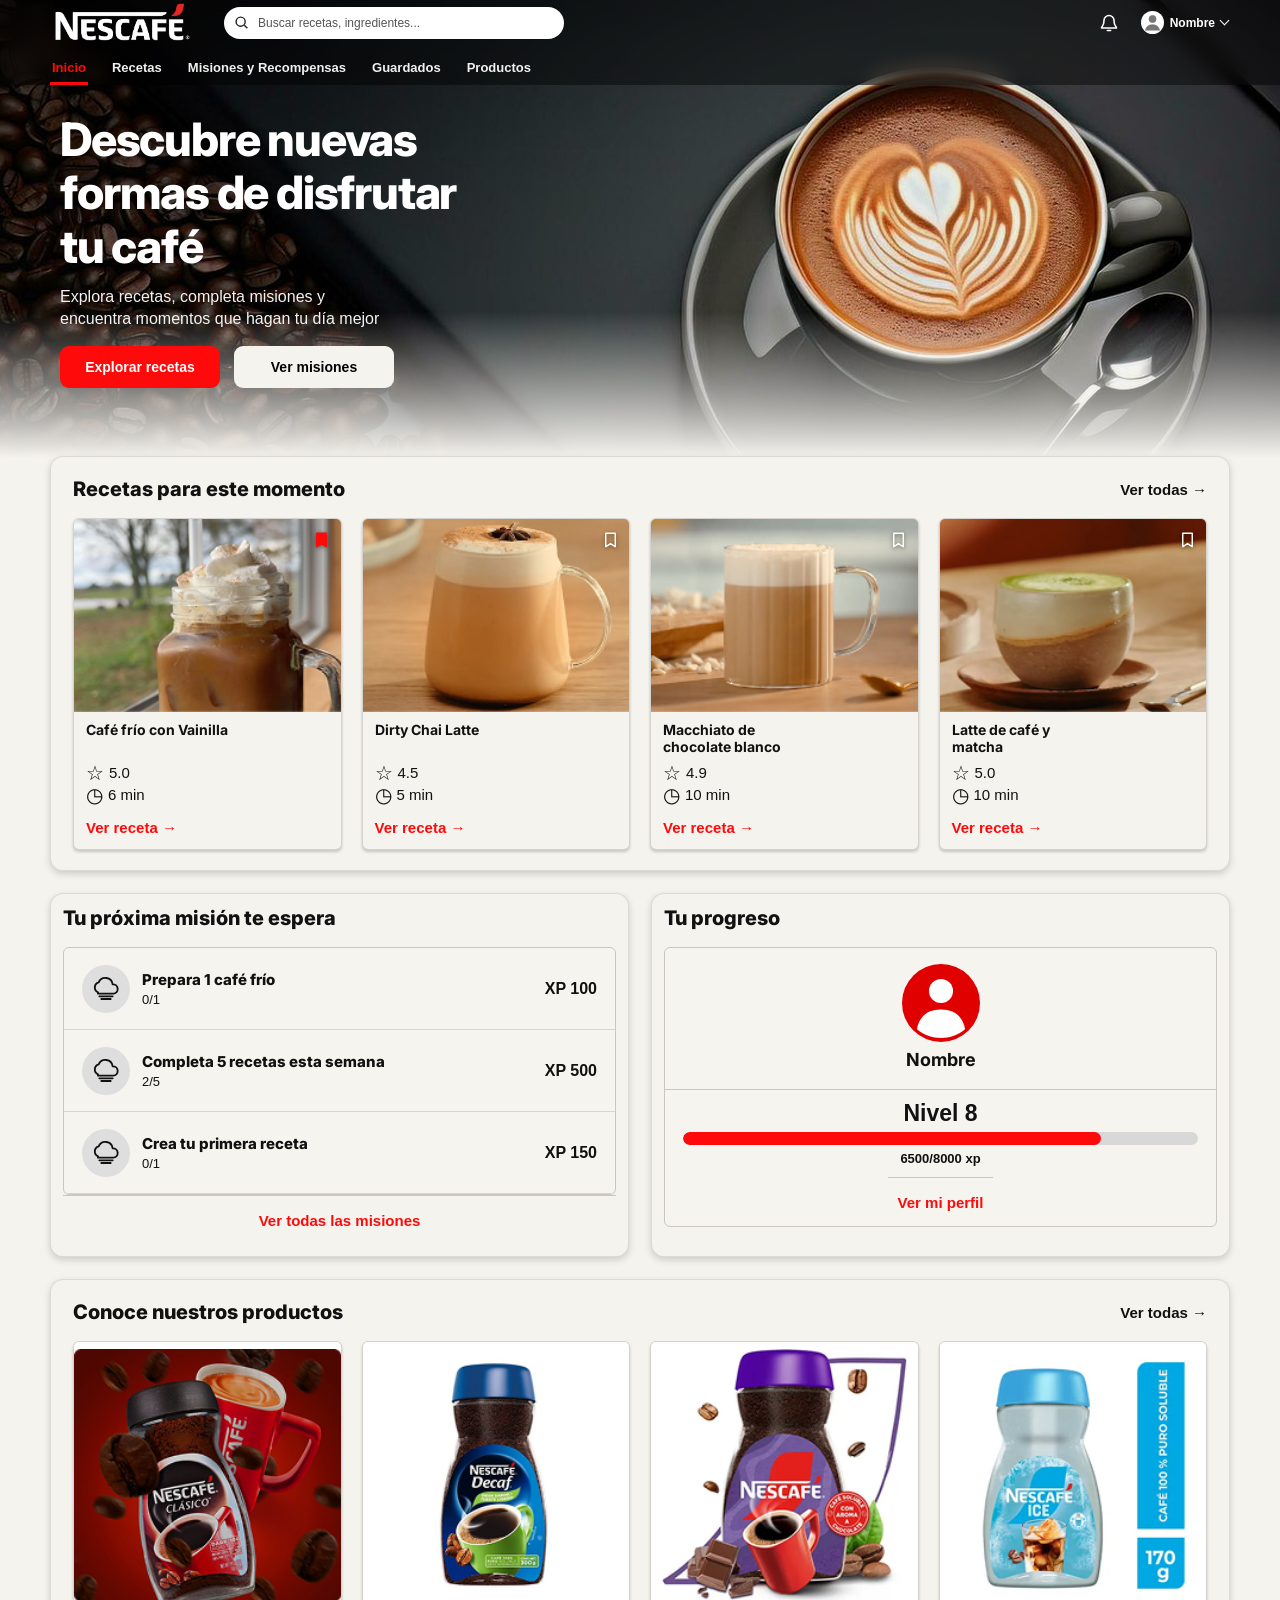
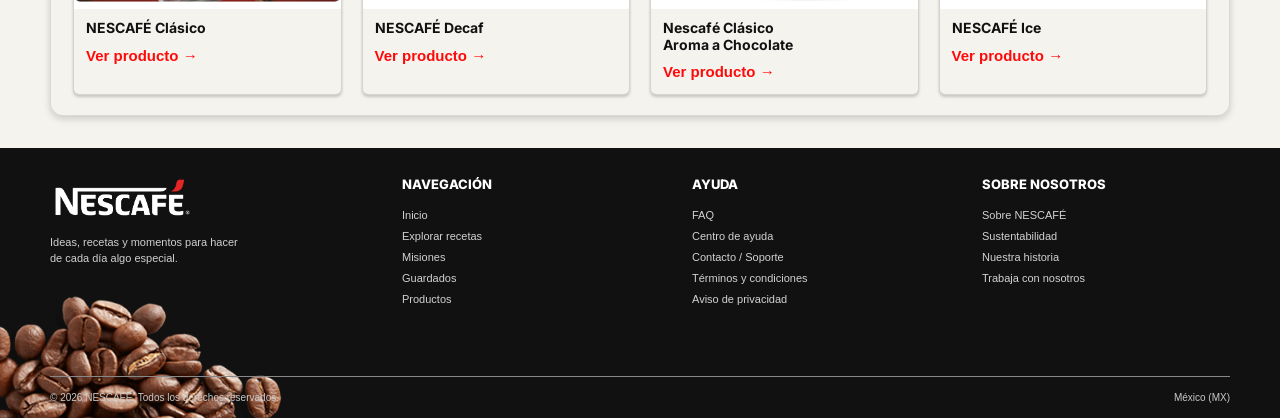
==== commit d6d26a5e: "Refactorización estilos con Sass, BEM y responsive" ====
--- a/index.html
+++ b/index.html
@@ -18,15 +18,15 @@
         <img
             src="img/headers/home.png"
             alt=""
-            class="hero-background"
+            class="hero-background hero__background"
             aria-hidden="true"
         >
 
-        <header class="site-header">
-
-            <div class="header-top container">
-
-                <a href="index.html" class="brand">
+        <header class="site-header header">
+
+            <div class="header-top container header__top">
+
+                <a href="index.html" class="brand header__brand">
                     <img src="img/logo-blanco.png" width="150" alt="Logo Nescafé">
                 </a>
 
@@ -47,7 +47,7 @@
                     <button type="reset" class="search-clear" aria-label="Limpiar búsqueda"></button>
                 </form>
 
-                <div class="header-actions">
+                <div class="header-actions header__actions">
 
                     <button class="icon-button" type="button" aria-label="Notificaciones">
                         <svg viewBox="0 0 24 24" aria-hidden="true">
@@ -74,19 +74,19 @@
             </div>
 
             <!-- NAVEGACIÓN -->
-            <nav class="main-nav container" aria-label="Navegación principal">
-                <a href="index.html" class="nav-link is-active" aria-current="page">Inicio</a>
-                <a href="recetas.html" class="nav-link">Recetas</a>
-                <a href="misiones_y_recompensas.html" class="nav-link">Misiones y Recompensas</a>
-                <a href="guardados.html" class="nav-link">Guardados</a>
-                <a href="productos.html" class="nav-link">Productos</a>
+            <nav class="main-nav container navigation" aria-label="Navegación principal">
+                <a href="index.html" class="nav-link is-active navigation__link" aria-current="page">Inicio</a>
+                <a href="recetas.html" class="nav-link navigation__link">Recetas</a>
+                <a href="misiones_y_recompensas.html" class="nav-link navigation__link">Misiones y Recompensas</a>
+                <a href="guardados.html" class="nav-link navigation__link">Guardados</a>
+                <a href="productos.html" class="nav-link navigation__link">Productos</a>
             </nav>
 
         </header>
 
         <!-- CONTENIDO HERO -->
-        <div class="hero-content container">
-            <div class="hero-copy">
+        <div class="hero-content container hero__content">
+            <div class="hero-copy hero__copy">
 
                 <h1>
                     Descubre nuevas<br class="desktop-break">
@@ -99,7 +99,7 @@
                     encuentra momentos que hagan tu día mejor
                 </p>
 
-                <div class="hero-buttons">
+                <div class="hero-buttons hero__actions">
                     <a href="recetas.html" class="button button-primary">
                         Explorar recetas
                     </a>
@@ -116,23 +116,23 @@
 
 
     <!-- CONTENIDO PRINCIPAL -->
-    <main class="page-content container">
+    <main class="page-content container page__content">
 
         <!-- RECETAS -->
         <section class="panel recipes-panel">
 
-            <div class="section-heading">
+            <div class="section-heading section-heading__content">
                 <h2>Recetas para este momento</h2>
                 <a href="recetas.html" class="text-link heading-link">
                     Ver todas →
                 </a>
             </div>
 
-            <div class="recipe-grid">
+            <div class="recipe-grid recipe-grid__items">
 
                 <!-- RECETA 1 -->
                 <article class="content-card recipe-card">
-                    <div class="card-image-wrap">
+                    <div class="card-image-wrap content-card__media">
                         <img src="img/recetas/cafe-frio-de-vainilla.png"
                             alt="Café frío con vainilla y crema batida">
 
@@ -144,7 +144,7 @@
                         </button>
                     </div>
 
-                    <div class="card-body">
+                    <div class="card-body content-card__body">
                         <h3>Café frío con Vainilla</h3>
                         <p class="card-meta"><span class="meta-icon">☆</span> 5.0</p>
                         <p class="card-meta"><span class="meta-icon">◷</span> 6 min</p>
@@ -154,7 +154,7 @@
 
                 <!-- RECETA 2 -->
                 <article class="content-card recipe-card">
-                    <div class="card-image-wrap">
+                    <div class="card-image-wrap content-card__media">
                         <img src="img/recetas/dirty-latte.png"
                             alt="Dirty chai latte en una taza de vidrio">
 
@@ -166,7 +166,7 @@
                         </button>
                     </div>
 
-                    <div class="card-body">
+                    <div class="card-body content-card__body">
                         <h3>Dirty Chai Latte</h3>
                         <p class="card-meta"><span class="meta-icon">☆</span> 4.5</p>
                         <p class="card-meta"><span class="meta-icon">◷</span> 5 min</p>
@@ -176,7 +176,7 @@
 
                 <!-- RECETA 3 -->
                 <article class="content-card recipe-card">
-                    <div class="card-image-wrap">
+                    <div class="card-image-wrap content-card__media">
                         <img src="img/recetas/macciato-chocolate-blanco.png"
                             alt="Macchiato de chocolate blanco">
 
@@ -188,7 +188,7 @@
                         </button>
                     </div>
 
-                    <div class="card-body">
+                    <div class="card-body content-card__body">
                         <h3>Macchiato de<br> chocolate blanco</h3>
                         <p class="card-meta"><span class="meta-icon">☆</span> 4.9</p>
                         <p class="card-meta"><span class="meta-icon">◷</span> 10 min</p>
@@ -198,7 +198,7 @@
 
                 <!-- RECETA 4 -->
                 <article class="content-card recipe-card">
-                    <div class="card-image-wrap">
+                    <div class="card-image-wrap content-card__media">
                         <img src="img/recetas/latte-caffe-matcha.png"
                             alt="Latte de café y matcha">
 
@@ -210,7 +210,7 @@
                         </button>
                     </div>
 
-                    <div class="card-body">
+                    <div class="card-body content-card__body">
                         <h3>Latte de café y<br> matcha</h3>
                         <p class="card-meta"><span class="meta-icon">☆</span> 5.0</p>
                         <p class="card-meta"><span class="meta-icon">◷</span> 10 min</p>
@@ -328,12 +328,12 @@
         <!-- PRODUCTOS -->
         <section class="panel products-panel">
 
-            <div class="section-heading">
+            <div class="section-heading section-heading__content">
                 <h2>Conoce nuestros productos</h2>
                 <a href="productos.html" class="text-link heading-link">Ver todas →</a>
             </div>
 
-            <div class="product-grid">
+            <div class="product-grid product-grid__items">
 
                 <article class="content-card product-card">
                     <div class="product-image-wrap">
@@ -386,12 +386,12 @@
 
 
     <!-- FOOTER -->
-    <footer class="site-footer">
-
-        <div class="footer-inner container">
+    <footer class="site-footer footer">
+
+        <div class="footer-inner container footer__inner">
 
             <div class="footer-brand-column">
-                <a href="index.html" class="brand footer-brand">
+                <a href="index.html" class="brand footer-brand header__brand">
                     <img src="img/logo-blanco.png" width="150" alt="Logo Nescafé">
                 </a>
 
--- a/css/styles.css
+++ b/css/styles.css
@@ -2398,77 +2398,77 @@
 
 .products-category {
     min-width: 0;
-    min-height: 115px;
+    min-height: 96px;
     padding: 14px 10px;
 
     display: flex;
     flex-direction: column;
     align-items: center;
     justify-content: center;
-    gap: 9px;
-
-    background: var(--white);
-    border: 1px solid var(--stroke);
-    border-radius: 9px;
-
-    color: var(--text);
+    gap: 8px;
+
+    background: #F0EEE9;
+    border: 0;
+    border-radius: 8px;
+    box-shadow: 0 2px 6px rgba(0,0,0,0.22);
+
+    color: var(--black);
     font-family: inherit;
-    font-size: 13px;
-    font-weight: 600;
+    font-size: 14px;
+    font-weight: 800;
 
     cursor: pointer;
-    transition: background .2s ease, color .2s ease, border-color .2s ease;
+    transition: background .2s ease, color .2s ease, transform .2s ease, box-shadow .2s ease;
 }
 
 .category-icon {
-    width: 46px;
-    height: 46px;
+    width: 50px;
+    height: 50px;
     flex-shrink: 0;
 
     display: flex;
     align-items: center;
     justify-content: center;
-
-    background: #F5F3EE;
-    border: 1px solid var(--stroke);
-    border-radius: 7px;
-    overflow: hidden;
-}
-
-.category-icon img {
-    width: 70%;
-    height: 70%;
-    object-fit: contain;
+}
+
+.category-svg {
+    width: 100%;
+    height: 100%;
+
+    fill: none;
+    stroke: currentColor;
+    stroke-width: 3.2;
+    stroke-linecap: round;
+    stroke-linejoin: round;
 }
 
 .category-name {
     text-align: center;
-    transition: color .2s ease;
+    color: inherit;
 }
 
 /* HOVER */
 
 .products-category:hover {
-    background: #222222;
-    border-color: #222222;
+    transform: translateY(-2px);
+    box-shadow: 0 5px 12px rgba(0,0,0,0.26);
+}
+
+/* ACTIVO */
+
+.products-category.is-active {
+    background: var(--primary);
     color: var(--white);
 }
 
-.products-category:hover .category-name {
+.products-category.is-active:hover {
+    background: var(--primary);
     color: var(--white);
 }
 
-
-/* ACTIVO */
-
-.products-category.is-active {
-    border-color: var(--primary);
-    background: var(--white);
-    color: var(--primary);
-}
-
-.products-category.is-active .category-icon {
-    background: #d20404;
+.products-category:focus-visible {
+    outline: 2px solid var(--black);
+    outline-offset: 2px;
 }
 
 
@@ -2618,15 +2618,7 @@
     }
 }
 
-.products-category.is-active:hover {
-    background: var(--white);
-    border-color: var(--primary);
-    color: var(--primary);
-}
-
-.products-category.is-active:hover .category-name {
-    color: var(--primary);
-}
+
 /* ==========================================
    NESCAFÉ MOMENTS — MISIONES Y RECOMPENSAS
 ========================================== */
@@ -4167,4 +4159,86 @@
         margin-left: 0;
         font-size: 13px;
     }
-}+}
+/* ==========================================
+   AJUSTES PROGRESIVOS 480px / 768px
+   Se conservan los estilos desktop originales.
+========================================== */
+@media (min-width: 480px) {
+    .container { width: min(100% - 40px, 720px); }
+    .page-content { padding-top: 30px; }
+    .recipe-grid, .product-grid { gap: 16px; }
+}
+
+@media (min-width: 768px) {
+    .container { width: min(100% - 56px, 1180px); }
+    .page-content { padding-top: 38px; }
+    .recipe-grid, .product-grid { gap: 20px; }
+}
+
+
+/* ==========================================
+   UTILIDADES SASS REUTILIZABLES
+   Generadas desde scss/utilities/_helpers.scss
+========================================== */
+
+.u-flex-center {
+    display: flex;
+    flex-direction: row;
+    align-items: center;
+    justify-content: center;
+}
+
+.u-flex-column-center {
+    display: flex;
+    flex-direction: column;
+    align-items: center;
+    justify-content: center;
+}
+
+.u-flex-between {
+    display: flex;
+    align-items: center;
+    justify-content: space-between;
+}
+
+.u-container {
+    width: min(1200px, calc(100% - 64px));
+    margin-inline: auto;
+}
+
+.u-truncate {
+    overflow: hidden;
+    text-overflow: ellipsis;
+    white-space: nowrap;
+}
+
+.u-visually-hidden {
+    position: absolute;
+    width: 1px;
+    height: 1px;
+    padding: 0;
+    margin: -1px;
+    overflow: hidden;
+    clip: rect(0, 0, 0, 0);
+    white-space: nowrap;
+    border: 0;
+}
+
+.u-grid-auto-fit {
+    display: grid;
+    grid-template-columns: repeat(auto-fit, minmax(min(100%, 220px), 1fr));
+    gap: 20px;
+}
+
+@media (min-width: 768px) {
+    .u-grid-auto-fit { gap: 24px; }
+}
+
+.button:focus-visible,
+.icon-button:focus-visible,
+.bookmark-button:focus-visible,
+.nav-link:focus-visible {
+    outline: 3px solid #FF0A0A;
+    outline-offset: 3px;
+}
